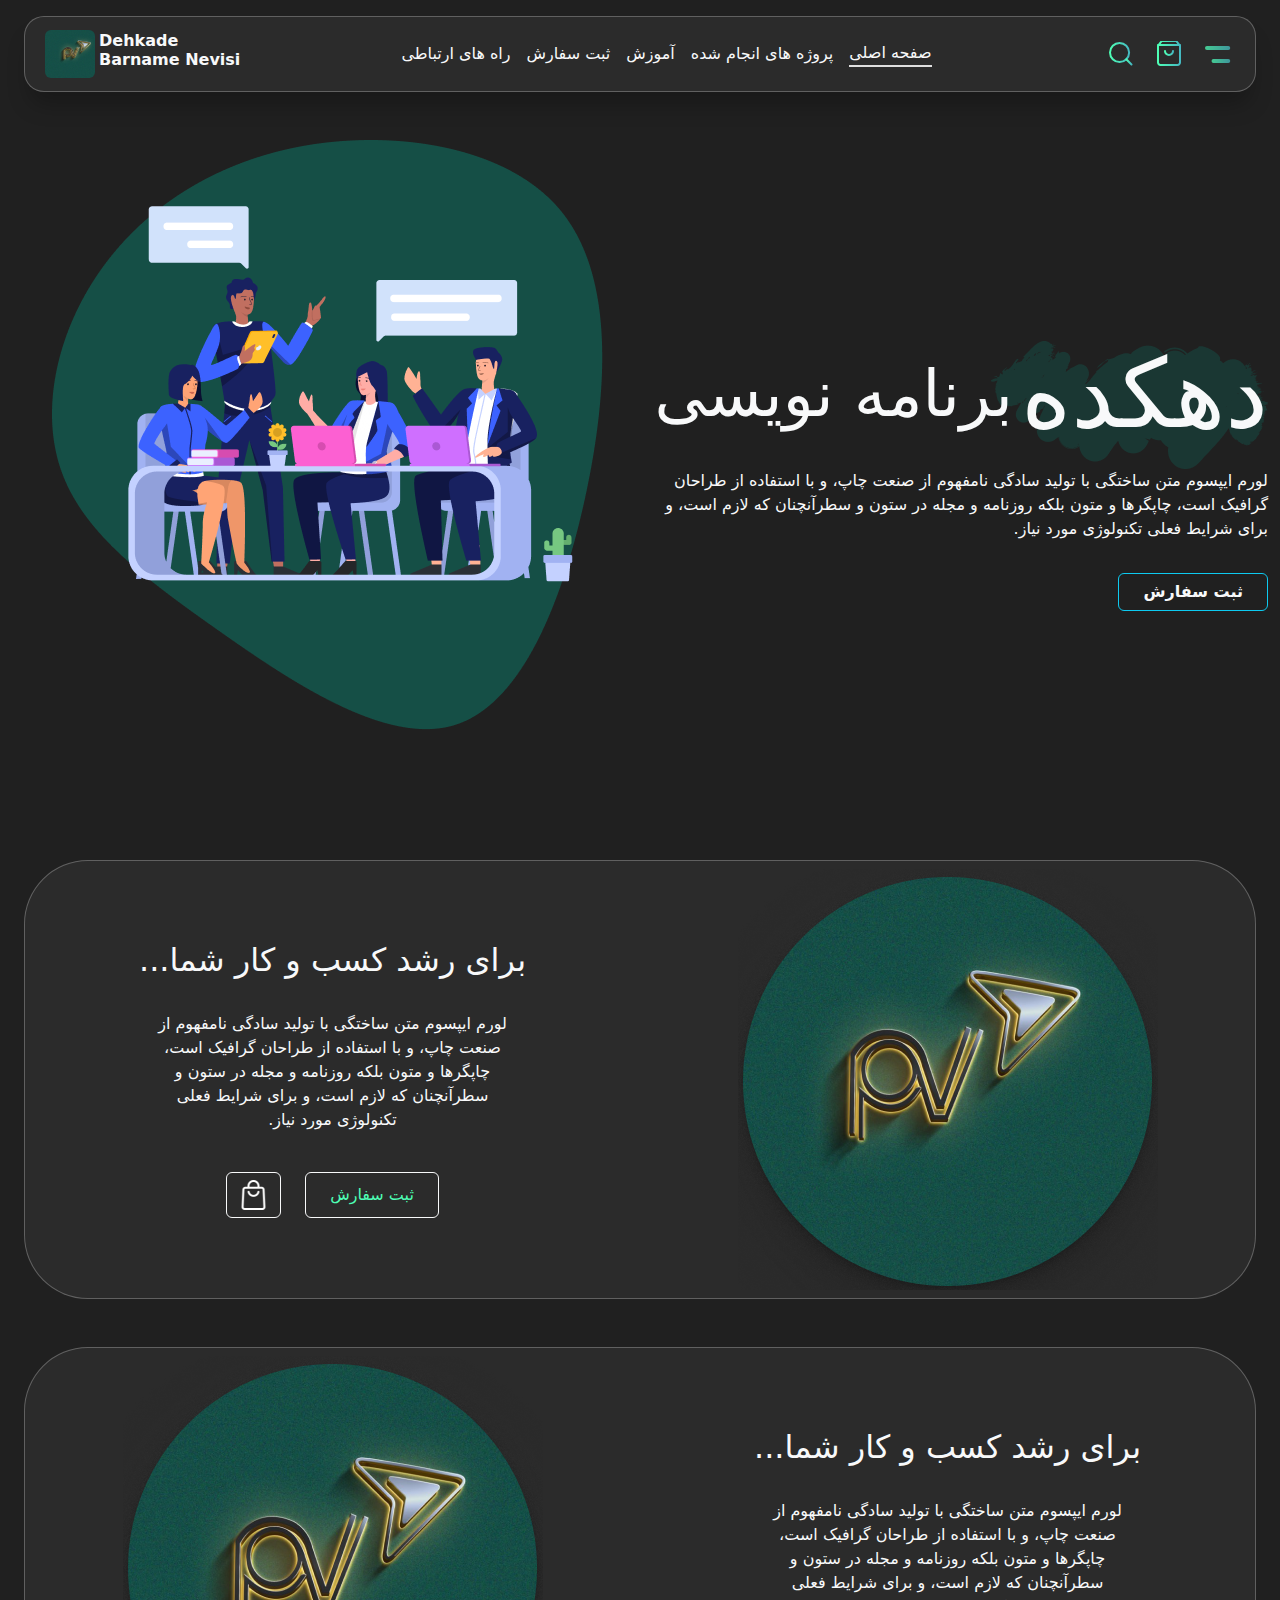
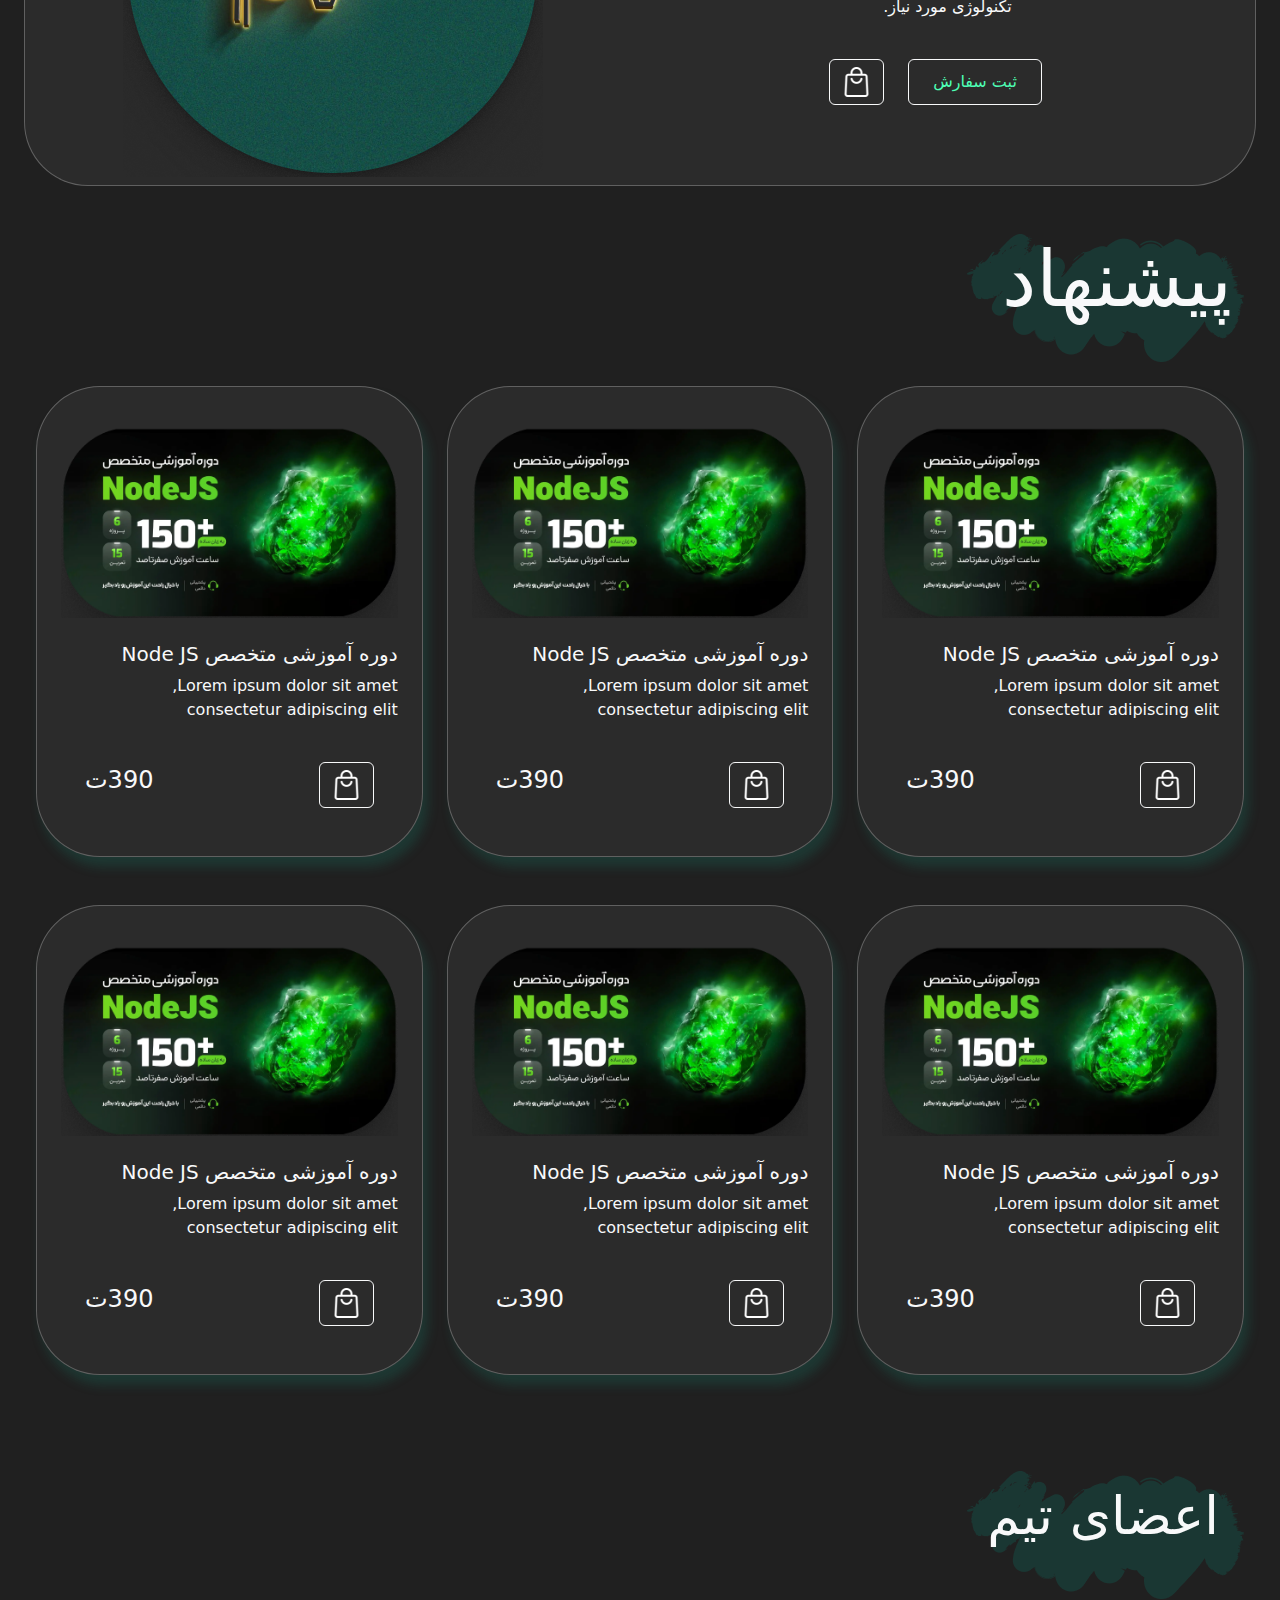
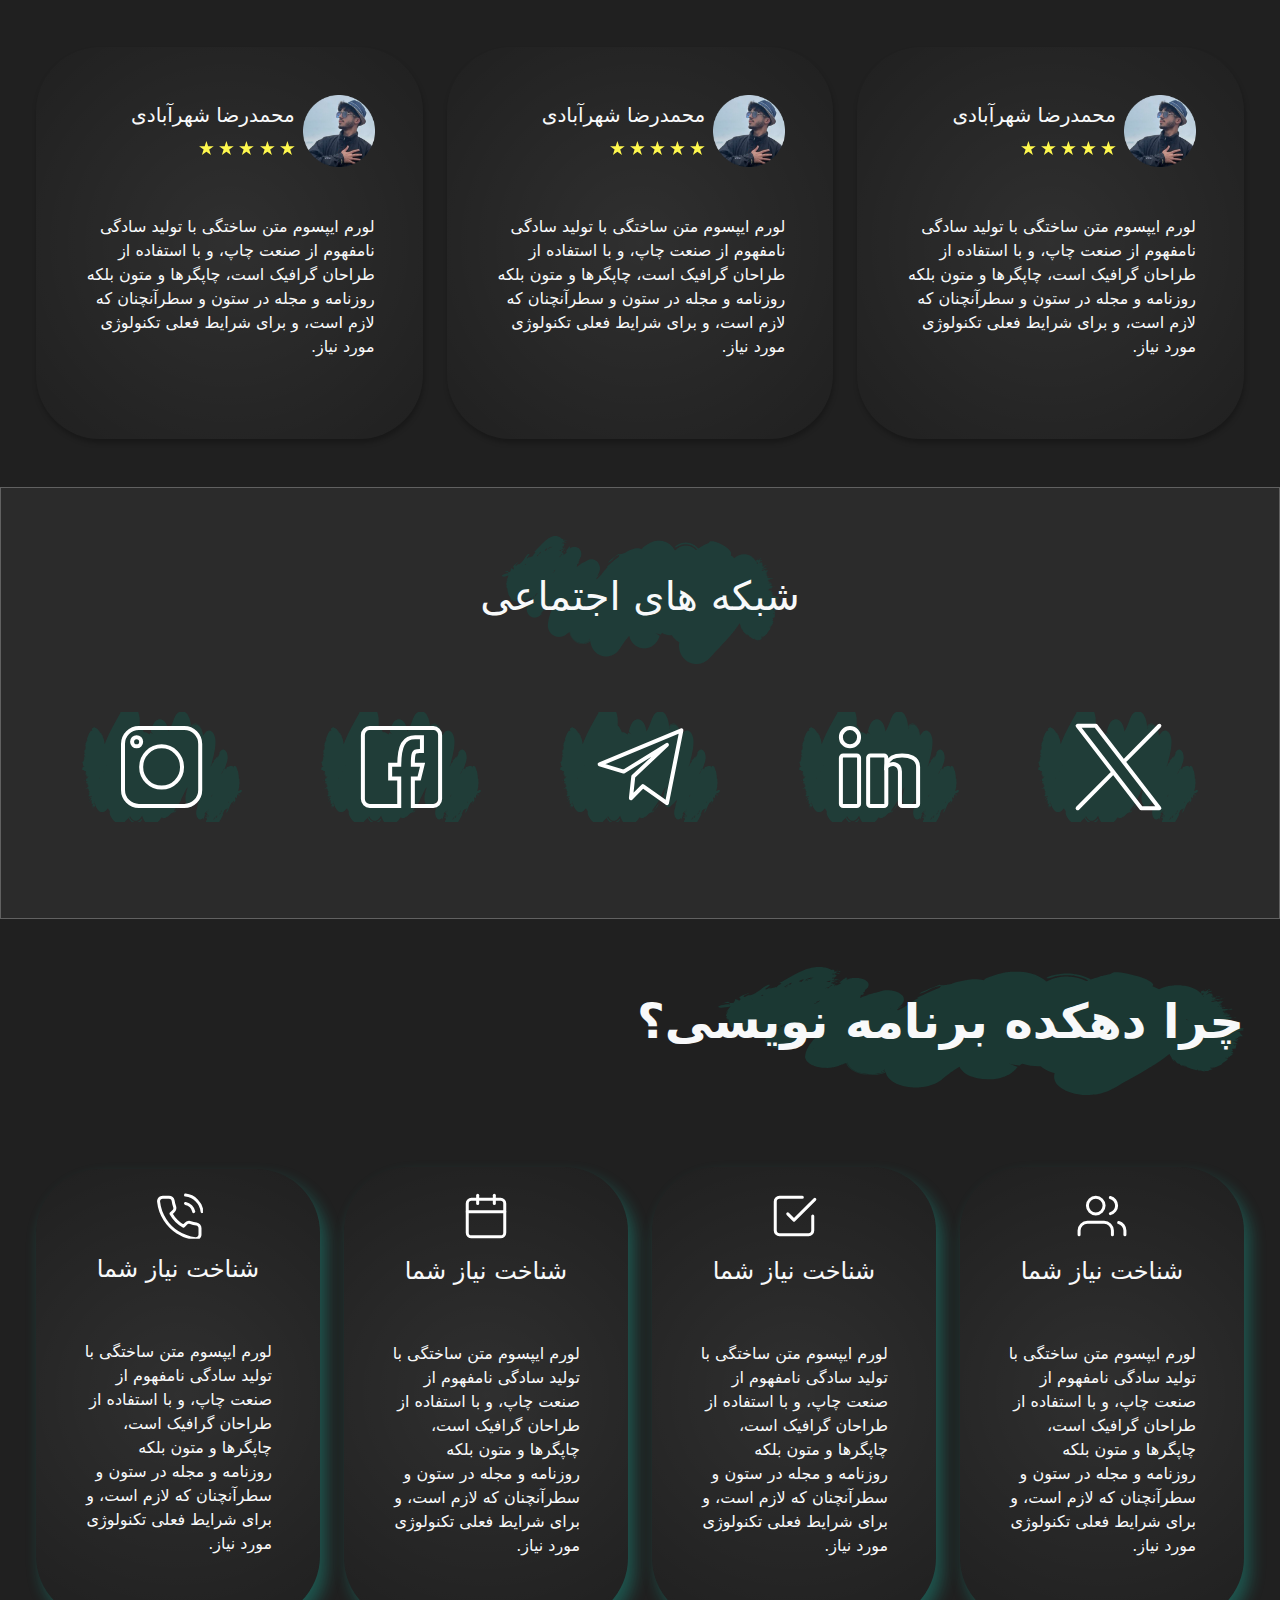
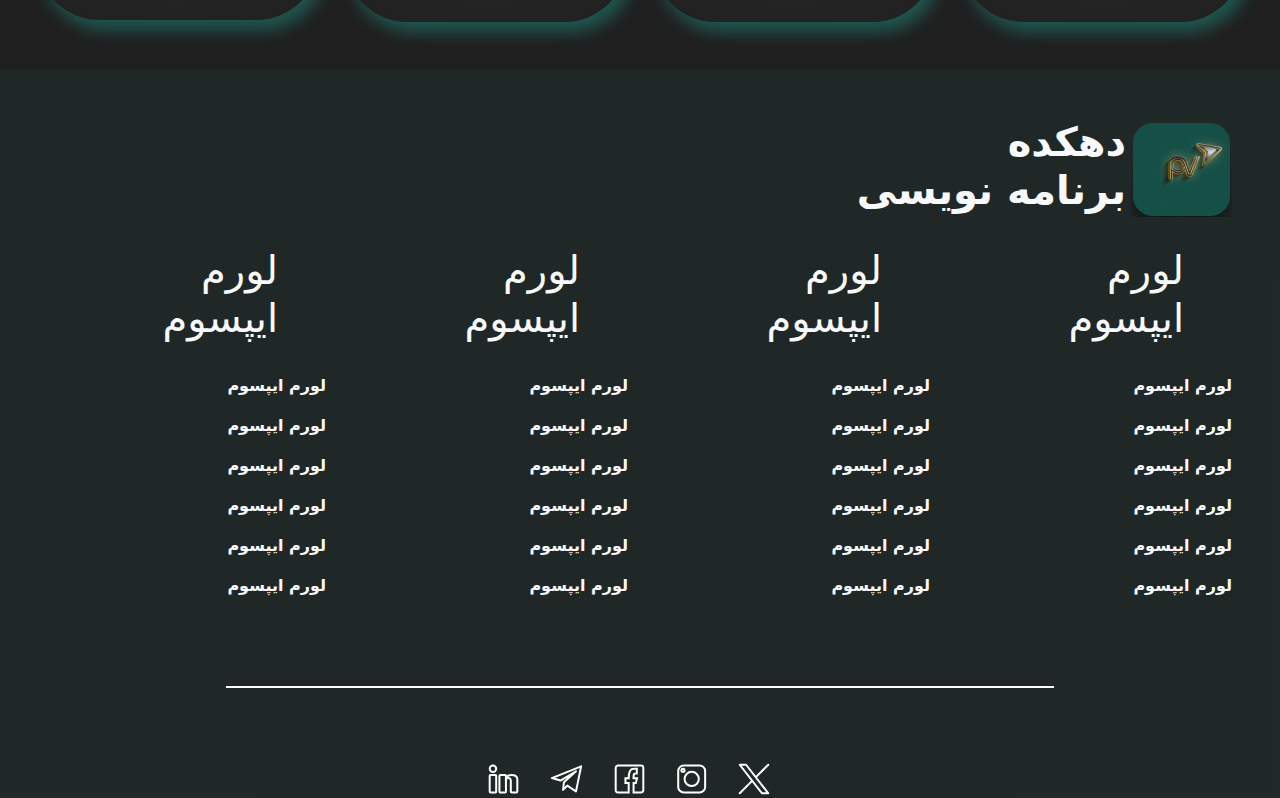
==== index.html @ dba0bc4b "init proje" ====
<!DOCTYPE html>
<html lang="fa">
  <head>
    <meta charset="UTF-8" />
    <meta name="viewport" content="width=device-width, initial-scale=1.0" />
    <title>Dehkade barname nevisi</title>
    <link rel="stylesheet" href="style/bootstrap.min.css" />
    <link rel="stylesheet" href="style/style.css" />
  </head>
  <body>
    <header class="mx-4">
      <div class="container-fluid">
        <div
          class="row d-flex align-items-center justify-content-between p-2 bg-header radius-header mt-3 shadow-header"
        >
          <div class="col-lg-3 col-md-3 col-sm-6 col-6">
            <div class="d-flex align-items-center">
              <img class="img-fluid rounded" src="image/plant 1.png" alt="" />
              <h6 class="fw-bold text-light ms-1">
                Dehkade <br />
                Barname Nevisi
              </h6>
            </div>
          </div>
          <div class="col-lg-9 col-md-9 col-xl-6 mt-3 d-sm-none d-lg-block d-md-block d-xs-none">
            <ul class="d-flex align-items-center justify-content-end">
              <li class="me-3">
                <a class="text-light text-menu" href="">راه های ارتباطی</a>
              </li>
              <li class="me-3">
                <a class="text-light text-menu" href="">ثبت سفارش</a>
              </li>
              <li class="me-3"><a class="text-light text-menu" href="">آموزش</a></li>
              <li class="me-3">
                <a class="text-light text-menu" href="">پروژه های انجام شده</a>
              </li>
              <div>
                <li><a class="text-light text-menu" href="">صفحه اصلی</a></li>
                <div class="in-home"></div>
              </div>
            </ul>
          </div>
          <div class="col-lg-3 col-sm-6 col-6 d-lg-none d-md-none d-xl-block col-xl-3">
            <div class="d-flex align-items-center justify-content-end">
              <div class="me-4 mexs">
                <img src="image/🦆 icon _search_.svg" alt="" />
              </div>
              <div class="me-4 mexs ">
                <img src="image/shopping-bag.svg" alt="" />
              </div>
              <div class="me-1"><img src="image/Group 3.svg" alt="" /></div>
            </div>
          </div>
        </div>
      </div>
    </header>
    <section>
      <div class="container-fluid">
        <div class="row d-flex align-items-center justify-content-center flex-sm-column-reverse flex-lg-row flex-md-row">
          <div class="col-lg-6 col-md-5">
            <div class="mt-5">
              <img class="img-fluid" src="image/blob-shape 1.png" alt="" />
            </div>
          </div>
          <div class="col-lg-6 col-md-7 mt-sm-5 mt-lg-0 mt-md-0">
            <div class="" dir="rtl">
              <div class="position-relative d-flex align-items-center">
                <img class="image-responsive" src="image/Vector.png" alt="" />
                <div class="position-absolute d-flex align-items-center top-10">
                  <h1 class="text-light text-xxl">دهکده</h1>
                  <h1 class="text-light me-2 text-xl">برنامه نویسی</h1>
                </div>
              </div>

              <p class="text-light lh-base fw-medium">
                لورم ایپسوم متن ساختگی با تولید سادگی نامفهوم از صنعت چاپ، و با
                استفاده از طراحان گرافیک است، چاپگرها و متون بلکه روزنامه و مجله
                در ستون و سطرآنچنان که لازم است، و برای شرایط فعلی تکنولوژی مورد
                نیاز.
              </p>
              <button
                class="btn btn-outline-info text-light fw-bolder px-4 mt-3"
              >
                ثبت سفارش
              </button>
            </div>
          </div>
        </div>
      </div>
    </section>
    <main class="mx-4">
      <div class="container-fluid">
        <div
          class="row bg-header d-flex align-items-center radius-x mt-5 mt-lg-0"
        >
          <div class="col-lg-6">
            <div
              class="d-flex align-items-center justify-content-center flex-column"
            >
              <div
                class="d-flex flex-column align-items-center mt-5 mt-lg-0"
              >
                <h2 dir="rtl" class="text-light mt-xs-5">
                  برای رشد کسب و کار شما...
                </h2>
                <p dir="rtl" class="text-center text-light fw-medium p-xx py-4">
                  لورم ایپسوم متن ساختگی با تولید سادگی نامفهوم از صنعت چاپ، و
                  با استفاده از طراحان گرافیک است، چاپگرها و متون بلکه روزنامه و
                  مجله در ستون و سطرآنچنان که لازم است، و برای شرایط فعلی
                  تکنولوژی مورد نیاز.
                </p>
              </div>

              <div class="d-flex">
                <button
                  class="d-flex align-items-center justify-content-center btn btn-outline-light"
                >
                  <img src="image/bag 4.svg" alt="" />
                </button>
                <button
                  class="btn btn-outline-light px-4 gradient-text ms-4 fw-medium"
                >
                  ثبت سفارش
                </button>
              </div>
            </div>
          </div>
          <div class="col-lg-6">
            <div
              class="d-flex align-items-center justify-content-center py-2 py-md-3 py-sm-3 py-lg-2"
            >
              <img
                class="img-fluid"
                src="image/Rose Gold Feminine Calligraphy Monogram Logo(20) 2.png"
                alt=""
              />
            </div>
          </div>
        </div>
        <div
          class="row bg-header d-flex flex-row-reverse align-items-center radius-x mt-5"
        >
          <div class="col-lg-6">
            <div
              class="d-flex align-items-center justify-content-center flex-column"
            >
              <div
                class="d-flex flex-column align-items-center mt-5 mt-lg-0"
              >
                <h2 dir="rtl" class="text-light">برای رشد کسب و کار شما...</h2>
                <p dir="rtl" class="text-center text-light fw-medium p-xx py-4">
                  لورم ایپسوم متن ساختگی با تولید سادگی نامفهوم از صنعت چاپ، و
                  با استفاده از طراحان گرافیک است، چاپگرها و متون بلکه روزنامه و
                  مجله در ستون و سطرآنچنان که لازم است، و برای شرایط فعلی
                  تکنولوژی مورد نیاز.
                </p>
              </div>

              <div class="d-flex">
                <button
                  class="d-flex align-items-center justify-content-center btn btn-outline-light"
                >
                  <img src="image/bag 4.svg" alt="" />
                </button>
                <button
                  class="btn btn-outline-light px-4 gradient-text mx-4 fw-medium"
                >
                  ثبت سفارش
                </button>
              </div>
            </div>
          </div>
          <div class="col-lg-6">
            <div
              class="d-flex align-items-center justify-content-center py-2 py-md-3 py-sm-3 py-lg-2"
            >
              <img
                class="img-fluid"
                src="image/Rose Gold Feminine Calligraphy Monogram Logo(20) 2.png"
                alt=""
              />
            </div>
          </div>
        </div>
      </div>
    </main>
    <section class="mx-4" dir="rtl">
      <div class="container-fluid">
        <div class="position-relative mt-5">
          <img class="img-fluid" src="image/Vector.png" alt="" />
          <div class="position-absolute positoin-1">
            <h1 class="text-light text-x">پیشنهاد</h1>
          </div>
        </div>
        <div class="row mt-4 d-flex align-items-center justify-content-center">
          <div class="col-lg-4 col-md-6 col-sm-6 mt-5 mt-lg-0 ">
            <div
              class="d-flex flex-column bg-header box-boxshadow p-4 radius-x"
            >
              <img
                class="img-fluid mt-3"
                src="image/Rose Gold Feminine Calligraphy Monogram Logo(15) 2.png"
                alt=""
              />
              <h5 class="text-light fw-medium mt-4">
                دوره آموزشی متخصص Node JS
              </h5>
              <p class="text-light">
                Lorem ipsum dolor sit amet,<br />
                consectetur adipiscing elit
              </p>
              <div
                class="d-flex align-items-center justify-content-between my-4 px-4"
              >
                <button
                  class="btn btn-outline-light d-flex align-items-center justify-content-center rounded"
                >
                  <img src="image/bag 4.svg" alt="" />
                </button>
                <h4 class="text-light">390ت</h4>
              </div>
            </div>
          </div>

          <div class="col-lg-4 col-md-6 col-sm-6 mt-5 mt-lg-0">
            <div
              class="d-flex flex-column bg-header box-boxshadow p-4 radius-x"
            >
              <img
                class="img-fluid mt-3"
                src="image/Rose Gold Feminine Calligraphy Monogram Logo(15) 2.png"
                alt=""
              />
              <h5 class="text-light fw-medium mt-4">
                دوره آموزشی متخصص Node JS
              </h5>
              <p class="text-light">
                Lorem ipsum dolor sit amet,<br />
                consectetur adipiscing elit
              </p>
              <div
                class="d-flex align-items-center justify-content-between my-4 px-4"
              >
                <button
                  class="btn btn-outline-light d-flex align-items-center justify-content-center rounded"
                >
                  <img src="image/bag 4.svg" alt="" />
                </button>
                <h4 class="text-light">390ت</h4>
              </div>
            </div>
          </div>
          <div class="col-lg-4 col-md-12 d-sm-none d-md-none d-lg-block mt-5 mt-lg-0">
            <div
              class="d-flex flex-column bg-header box-boxshadow p-4 radius-x"
            >
              <img
                class="img-fluid mt-3"
                src="image/Rose Gold Feminine Calligraphy Monogram Logo(15) 2.png"
                alt=""
              />
              <h5 class="text-light fw-medium mt-4">
                دوره آموزشی متخصص Node JS
              </h5>
              <p class="text-light">
                Lorem ipsum dolor sit amet,<br />
                consectetur adipiscing elit
              </p>
              <div
                class="d-flex align-items-center justify-content-between my-4 px-4"
              >
                <button
                  class="btn btn-outline-light d-flex align-items-center justify-content-center rounded"
                >
                  <img src="image/bag 4.svg" alt="" />
                </button>
                <h4 class="text-light">390ت</h4>
              </div>
            </div>
          </div>
        </div>
        <div class="row mt-5 d-flex align-items-center justify-content-center">
          <div class="col-lg-4 col-md-6 col-sm-6 mt-5  mt-lg-0">
            <div
              class="d-flex flex-column bg-header box-boxshadow p-4 radius-x"
            >
              <img
                class="img-fluid mt-3"
                src="image/Rose Gold Feminine Calligraphy Monogram Logo(15) 2.png"
                alt=""
              />
              <h5 class="text-light fw-medium mt-4">
                دوره آموزشی متخصص Node JS
              </h5>
              <p class="text-light">
                Lorem ipsum dolor sit amet,<br />
                consectetur adipiscing elit
              </p>
              <div
                class="d-flex align-items-center justify-content-between my-4 px-4"
              >
                <button
                  class="btn btn-outline-light d-flex align-items-center justify-content-center rounded"
                >
                  <img src="image/bag 4.svg" alt="" />
                </button>
                <h4 class="text-light">390ت</h4>
              </div>
            </div>
          </div>

          <div class="col-lg-4 col-md-6 col-sm-6 mt-5 mt-lg-0">
            <div
              class="d-flex flex-column bg-header box-boxshadow p-4 radius-x"
            >
              <img
                class="img-fluid mt-3"
                src="image/Rose Gold Feminine Calligraphy Monogram Logo(15) 2.png"
                alt=""
              />
              <h5 class="text-light fw-medium mt-4">
                دوره آموزشی متخصص Node JS
              </h5>
              <p class="text-light">
                Lorem ipsum dolor sit amet,<br />
                consectetur adipiscing elit
              </p>
              <div
                class="d-flex align-items-center justify-content-between my-4 px-4"
              >
                <button
                  class="btn btn-outline-light d-flex align-items-center justify-content-center rounded"
                >
                  <img src="image/bag 4.svg" alt="" />
                </button>
                <h4 class="text-light">390ت</h4>
              </div>
            </div>
          </div>
          <div class="col-lg-4 col-md-12 d-sm-none d-md-none d-lg-block mt-5 mt-lg-0">
            <div
              class="d-flex flex-column bg-header box-boxshadow p-4 radius-x"
            >
              <img
                class="img-fluid mt-3"
                src="image/Rose Gold Feminine Calligraphy Monogram Logo(15) 2.png"
                alt=""
              />
              <h5 class="text-light fw-medium mt-4">
                دوره آموزشی متخصص Node JS
              </h5>
              <p class="text-light">
                Lorem ipsum dolor sit amet,<br />
                consectetur adipiscing elit
              </p>
              <div
                class="d-flex align-items-center justify-content-between my-4 px-4"
              >
                <button
                  class="btn btn-outline-light d-flex align-items-center justify-content-center rounded"
                >
                  <img src="image/bag 4.svg" alt="" />
                </button>
                <h4 class="text-light">390ت</h4>
              </div>
            </div>
          </div>
        </div>
      </div>
    </section>
    <section dir="rtl" class="mx-4">
      <div class="container-fluid">
        <div class="row mt-5 d-flex align-items-center justify-content-center">
          <div class="position-relative mt-5">
            <img class="img-fluid" src="image/Vector.png" alt="" />
            <div class="position-absolute positoin-p">
              <h1 class="text-light text-sm">اعضای تیم</h1>
            </div>
          </div>
          <div class="col-lg-4 col-md-6 mt-5">
            <div class="d-flex flex-column p-5 bg-box radius-x bx-border">
              <div class="d-flex align-items-center">
                <div class="we">
                  <img class="img-fluid" src="image/11zon_cropped.png" alt="" />
                </div>
                <div class="me-2">
                  <h5 class="text-light mb-2">محمدرضا شهرآبادی</h5>
                  <img src="image/Star 4.svg" alt="" />
                  <img src="image/Star 4.svg" alt="" />
                  <img src="image/Star 4.svg" alt="" />
                  <img src="image/Star 4.svg" alt="" />
                  <img src="image/Star 4.svg" alt="" />
                </div>
              </div>

              <div class="text-light py-4 mt-4">
                <h6 class="lh-base">
                  لورم ایپسوم متن ساختگی با تولید سادگی نامفهوم از صنعت چاپ، و
                  با استفاده از طراحان گرافیک است، چاپگرها و متون بلکه روزنامه و
                  مجله در ستون و سطرآنچنان که لازم است، و برای شرایط فعلی
                  تکنولوژی مورد نیاز.
                </h6>
              </div>
            </div>
          </div>
          <div class="col-lg-4 col-md-6 mt-5">
            <div class="d-flex flex-column p-5 bg-box radius-x bx-border">
              <div class="d-flex align-items-center">
                <div class="we">
                  <img class="img-fluid" src="image/11zon_cropped.png" alt="" />
                </div>
                <div class="me-2">
                  <h5 class="text-light mb-2">محمدرضا شهرآبادی</h5>
                  <img src="image/Star 4.svg" alt="" />
                  <img src="image/Star 4.svg" alt="" />
                  <img src="image/Star 4.svg" alt="" />
                  <img src="image/Star 4.svg" alt="" />
                  <img src="image/Star 4.svg" alt="" />
                </div>
              </div>

              <div class="text-light py-4 mt-4">
                <h6 class="lh-base">
                  لورم ایپسوم متن ساختگی با تولید سادگی نامفهوم از صنعت چاپ، و
                  با استفاده از طراحان گرافیک است، چاپگرها و متون بلکه روزنامه و
                  مجله در ستون و سطرآنچنان که لازم است، و برای شرایط فعلی
                  تکنولوژی مورد نیاز.
                </h6>
              </div>
            </div>
          </div>
          <div class="col-lg-4 col-md-12 mt-5">
            <div class="d-flex flex-column p-5 bg-box radius-x bx-border">
              <div class="d-flex align-items-center">
                <div class="we">
                  <img class="img-fluid" src="image/11zon_cropped.png" alt="" />
                </div>
                <div class="me-2">
                  <h5 class="text-light mb-2">محمدرضا شهرآبادی</h5>
                  <img src="image/Star 4.svg" alt="" />
                  <img src="image/Star 4.svg" alt="" />
                  <img src="image/Star 4.svg" alt="" />
                  <img src="image/Star 4.svg" alt="" />
                  <img src="image/Star 4.svg" alt="" />
                </div>
              </div>

              <div class="text-light py-4 mt-4">
                <h6 class="lh-base">
                  لورم ایپسوم متن ساختگی با تولید سادگی نامفهوم از صنعت چاپ، و
                  با استفاده از طراحان گرافیک است، چاپگرها و متون بلکه روزنامه و
                  مجله در ستون و سطرآنچنان که لازم است، و برای شرایط فعلی
                  تکنولوژی مورد نیاز.
                </h6>
              </div>
            </div>
          </div>
        </div>
      </div>
    </section>
    <section class="bg-header mt-5">
      <div class="container">
        <div
          class="position-relative mt-5 d-flex align-items-center justify-content-center"
        >
          <img class="img-fluid" src="image/Vector.png" alt="" />
          <div class="position-absolute">
            <h1 class="text-center text-light">شبکه های اجتماعی</h1>
          </div>
        </div>
        <div class="row py-5 mb-5">
          <div class="d-flex align-items-center justify-content-between">
            <div
              class="social-box d-flex align-items-center justify-content-center"
            >
              <img class="img-fluid" src="image/svgexport-49.svg" alt="" />
            </div>
            <div
              class="social-box d-flex align-items-center justify-content-center"
            >
              <img class="img-fluid" src="image/svgexport-47.svg" alt="" />
            </div>
            <div
              class="social-box d-flex align-items-center justify-content-center"
            >
              <img class="img-fluid" src="image/svgexport-50.svg" alt="" />
            </div>
            <div
              class="social-box d-flex align-items-center justify-content-center"
            >
              <img class="img-fluid" src="image/svgexport-51.svg" alt="" />
            </div>
            <div
              class="social-box d-flex align-items-center justify-content-center"
            >
              <img class="img-fluid" src="image/svgexport-48.svg" alt="" />
            </div>
          </div>
        </div>
      </div>
    </section>
    <section dir="rtl" class="mx-4">
      <div class="container-fluid">
        <div class="row text-light d-flex align-items-center">
          <div class="position-relative mt-5">
            <img class="img-fluid" src="image/Vector2.svg" alt="" />
            <div class="position-absolute top-28">
              <h1 class="fw-bolder">چرا دهکده برنامه نویسی؟</h1>
            </div>
          </div>
          <div class="col-lg-3 col-md-6 col-sm-6 mt-5 mt-xs">
            <div
              class="d-flex align-items-center justify-content-center flex-column radius-x bg-radial mt-4 bg-sh"
            >
              <img class="img-fluid mt-4" src="image/users.svg" alt="" />
              <h4 class="mt-3">شناخت نیاز شما</h4>
              <p class="p-5 p-sm-3 p-md-5">
                لورم ایپسوم متن ساختگی با تولید سادگی نامفهوم از صنعت چاپ، و با
                استفاده از طراحان گرافیک است، چاپگرها و متون بلکه روزنامه و مجله
                در ستون و سطرآنچنان که لازم است، و برای شرایط فعلی تکنولوژی مورد
                نیاز.
              </p>
            </div>
          </div>
          <div class="col-lg-3 col-md-6 col-sm-6 mt-5">
            <div
              class="d-flex align-items-center justify-content-center flex-column mt-4 radius-x bg-radial bg-sh"
            >
              <img class="img-fluid mt-4" src="image/check-square.svg" alt="" />
              <h4 class="mt-3">شناخت نیاز شما</h4>
              <p class="p-5 p-sm-3 p-md-5">
                لورم ایپسوم متن ساختگی با تولید سادگی نامفهوم از صنعت چاپ، و با
                استفاده از طراحان گرافیک است، چاپگرها و متون بلکه روزنامه و مجله
                در ستون و سطرآنچنان که لازم است، و برای شرایط فعلی تکنولوژی مورد
                نیاز.
              </p>
            </div>
          </div>
          <div class="col-lg-3 col-md-6 col-sm-6 mt-5">
            <div
              class="d-flex align-items-center justify-content-center flex-column mt-4 radius-x bg-radial bg-sh"
            >
              <img class="img-fluid mt-4" src="image/calendar.svg" alt="" />
              <h4 class="mt-3">شناخت نیاز شما</h4>
              <p class="p-5 p-sm-3 p-md-5">
                لورم ایپسوم متن ساختگی با تولید سادگی نامفهوم از صنعت چاپ، و با
                استفاده از طراحان گرافیک است، چاپگرها و متون بلکه روزنامه و مجله
                در ستون و سطرآنچنان که لازم است، و برای شرایط فعلی تکنولوژی مورد
                نیاز.
              </p>
            </div>
          </div>
          <div class="col-lg-3 col-md-6 col-sm-6 mt-5">
            <div
              class="d-flex align-items-center justify-content-center flex-column mt-4 radius-x bg-radial bg-sh"
            >
              <img class="img-fluid mt-4" src="image/phone-call.svg" alt="" />
              <h4 class="mt-3">شناخت نیاز شما</h4>
              <p class="p-5 p-sm-3 p-md-5">
                لورم ایپسوم متن ساختگی با تولید سادگی نامفهوم از صنعت چاپ، و با
                استفاده از طراحان گرافیک است، چاپگرها و متون بلکه روزنامه و مجله
                در ستون و سطرآنچنان که لازم است، و برای شرایط فعلی تکنولوژی مورد
                نیاز.
              </p>
            </div>
          </div>
        </div>
      </div>
    </section>
    <footer class="text-light mt-5 bg-footer" dir="rtl">
      <div class="container-fluid">
        <div class="row d-flex align-items-center justify-content-center mt-5 mx-4">
          <div class="d-flex align-items-center mt-5">
            <div>
              <img class="img-fluid" src="image/plant 2.png" alt="" />
            </div>
            <div>
              <h1 class="fw-bolder me-1 text-footer">
                دهکده<br />
                برنامه نویسی
              </h1>
            </div>
          </div>
          <div class="col-lg-3 col-md-6 col-sm-6">
            <div class="d-flex flex-column">
              <h1 class="py-4 px-5">لورم ایپسوم</h1>
              <p class="fw-bolder">لورم ایپسوم</p>
              <p class="fw-bolder">لورم ایپسوم</p>
              <p class="fw-bolder">لورم ایپسوم</p>
              <p class="fw-bolder">لورم ایپسوم</p>
              <p class="fw-bolder">لورم ایپسوم</p>
              <p class="fw-bolder">لورم ایپسوم</p>
            </div>
          </div>
          <div class="col-lg-3 col-md-6 col-sm-6">
            <div class="d-flex flex-column">
              <h1 class="py-4 px-5">لورم ایپسوم</h1>
              <p class="fw-bolder">لورم ایپسوم</p>
              <p class="fw-bolder">لورم ایپسوم</p>
              <p class="fw-bolder">لورم ایپسوم</p>
              <p class="fw-bolder">لورم ایپسوم</p>
              <p class="fw-bolder">لورم ایپسوم</p>
              <p class="fw-bolder">لورم ایپسوم</p>
            </div>
          </div>
          <div class="col-lg-3 col-md-6 col-sm-6">
            <div class="d-flex flex-column">
              <h1 class="py-4 px-5">لورم ایپسوم</h1>
              <p class="fw-bolder">لورم ایپسوم</p>
              <p class="fw-bolder">لورم ایپسوم</p>
              <p class="fw-bolder">لورم ایپسوم</p>
              <p class="fw-bolder">لورم ایپسوم</p>
              <p class="fw-bolder">لورم ایپسوم</p>
              <p class="fw-bolder">لورم ایپسوم</p>
            </div>
          </div>
          <div class="col-lg-3 col-md-6 col-sm-6">
            <div class="d-flex flex-column">
              <h1 class="py-4 px-5">لورم ایپسوم</h1>
              <p class="fw-bolder">لورم ایپسوم</p>
              <p class="fw-bolder">لورم ایپسوم</p>
              <p class="fw-bolder">لورم ایپسوم</p>
              <p class="fw-bolder">لورم ایپسوم</p>
              <p class="fw-bolder">لورم ایپسوم</p>
              <p class="fw-bolder">لورم ایپسوم</p>
            </div>
          </div>
          <div
          class="d-flex align-items-center justify-content-center py-5 my-4"
        >
          <div class="line-footer text-center"></div>
        </div>
        <div class="d-flex align-items-center justify-content-center">
          <div class="me-4">
            <img class="img-fluid" src="image/1.svg" alt="" />
          </div>
          <div class="me-4">
            <img class="img-fluid" src="image/2.svg" alt="" />
          </div>
          <div class="me-4">
            <img class="img-fluid" src="image/3.svg" alt="" />
          </div>
          <div class="me-4">
            <img class="img-fluid" src="image/4.svg" alt="" />
          </div>
          <div class="me-4">
            <img class="img-fluid" src="image/5.svg" alt="" />
          </div>
        </div>
        </div>
      </div>
    </footer>

    <!-- link js -->
    <script src="script/script.js"></script>
  </body>
</html>
---- style/style.css ----
li {
  list-style: none;
}
a {
  text-decoration: none;
}
* {
  margin: 0;
  padding: 0;
}
body {
  background-color: #202020;
}
.bg-header {
  background-color: rgba(255, 255, 255, 5%);
  border: 0.5px solid #ffffff41;
}
.gradient-text {
  color: rgb(78, 255, 181);
  color: linear-gradient(
    90deg,
    rgba(78, 255, 181, 1) 0%,
    rgba(69, 186, 194, 1) 100%
  );
}
.text-xxl {
  font-size: 6rem;
}
.text-xl {
  font-size: 4rem;
}
.top-10 {
  top: -10%;
  bottom: 0;
  right: 0;
}
.positoin-1 {
  top: 0;
  right: 1%;
}
.p-xx {
  padding: 0 7rem;
}
.radius-x {
  border-radius: 4rem;
}
.text-x {
  font-size: 77px;
}
.positoin-p {
  top: 10% !important;
  right: 3%;
}
.box-boxshadow {
  box-shadow: 5px 10px 11px 0px rgba(22, 126, 107, 25%);
}
.text-sm {
  font-size: 3.3rem;
}
.we {
  width: 4.5rem;
}
.bx-border {
  box-shadow: 1px 4px 5px 0px rgba(0, 0, 0, 25%);
}
.social-box {
  width: 10rem;
  background-image: url(../image/Vector.svg);
  background-repeat: no-repeat;
  background-size: cover;
  background-position: center;
}
.top-28 {
  top: 20%;
}
.top-28 h1 {
  font-size: 3rem;
}
.bg-radial {
  background: rgb(255, 255, 255);
  background: radial-gradient(
    circle,
    rgba(255, 255, 255, 7%) 0%,
    rgba(217, 217, 217, 0%) 100%
  );
}
.bg-sh {
  box-shadow: 6px 10px 16px 0px rgba(23, 252, 224, 25%);
}
.bg-footer {
  background-color: rgba(32, 61, 56, 30%);
}
.text-footer {
  font-size: 2.5rem;
}
.line-footer {
  border: 1px solid #ffffff;
  width: 70%;
}
.shadow-header {
  box-shadow: 0px 18px 22px -6px rgba(0, 0, 0, 25%);
}
.radius-header {
  border-radius: 20px;
}
.in-home {
  border: 0.2px solid rgba(255, 255, 255, 85%);
}

.bg-box {
  background: rgb(255, 255, 255);
  background: radial-gradient(
    circle,
    rgba(255, 255, 255, 7%) 0%,
    rgba(217, 217, 217, 0%) 100%
  );
}
/* responsive */
@media only screen and (max-width: 992px) {
    .p-xx{
      padding:  0 5rem;
    }
}
@media only screen and (max-width: 821px) {
  .text-menu{
    font-size: 14px;
  }
}
@media only screen and (max-width: 768px) {
  .p-xx{
    padding:  0 4rem;
  }
}
@media only screen and (max-width: 576px) {
  .p-xx{
    padding:  0 1rem;
  }
  .mt-xs{
    padding-top: 4rem;
  }
  .image-responsive{
    width: 15rem;
  }
  .text-xxl{
    font-size: 5rem;
  }
  .text-xl{
    font-size: 3rem;
  }
  .d-xs-none{
    display: none;
  }
}
@media only screen and (max-width: 387px) {
  .image-responsive{
    width: 11rem;
  }
  .text-xxl{
    font-size: 4rem;
  }
  .text-xl{
    font-size: 2rem;
  }
  .mexs{
    margin-right: 0.8rem !important;
  }
}
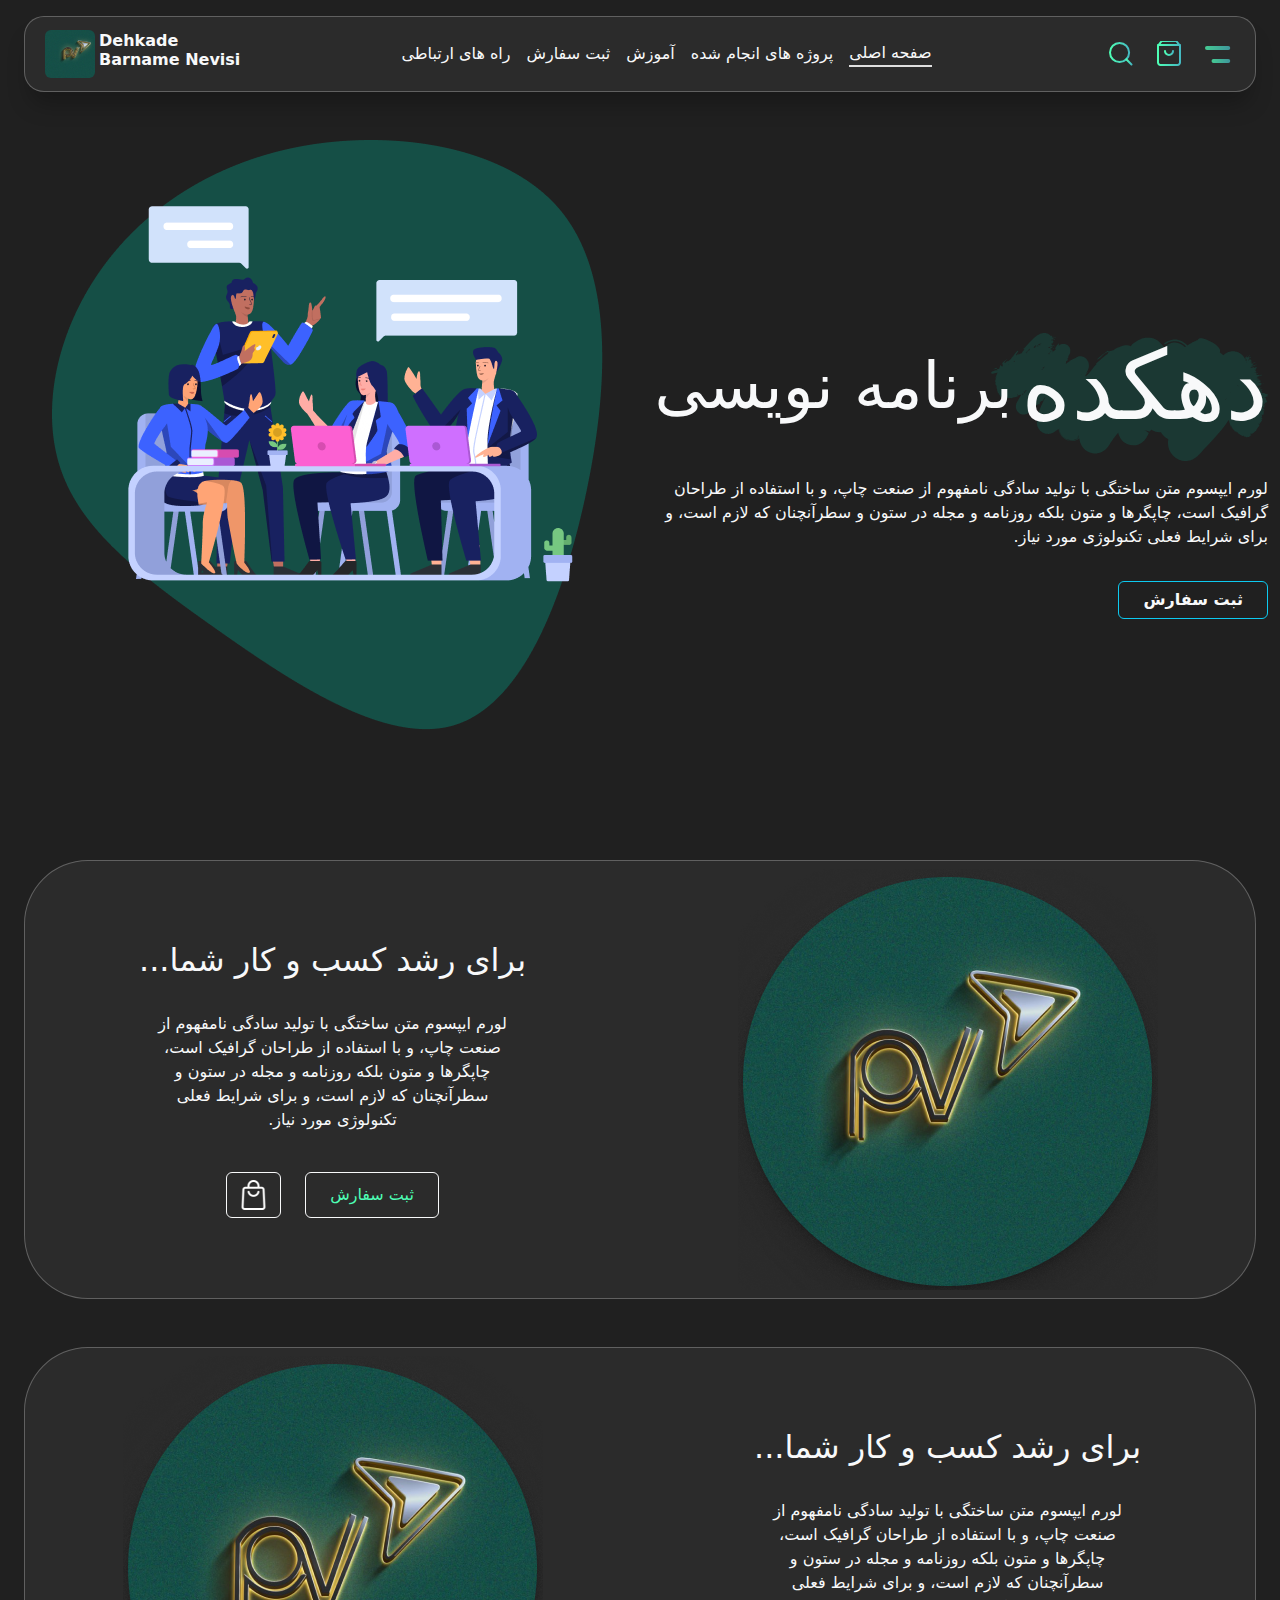
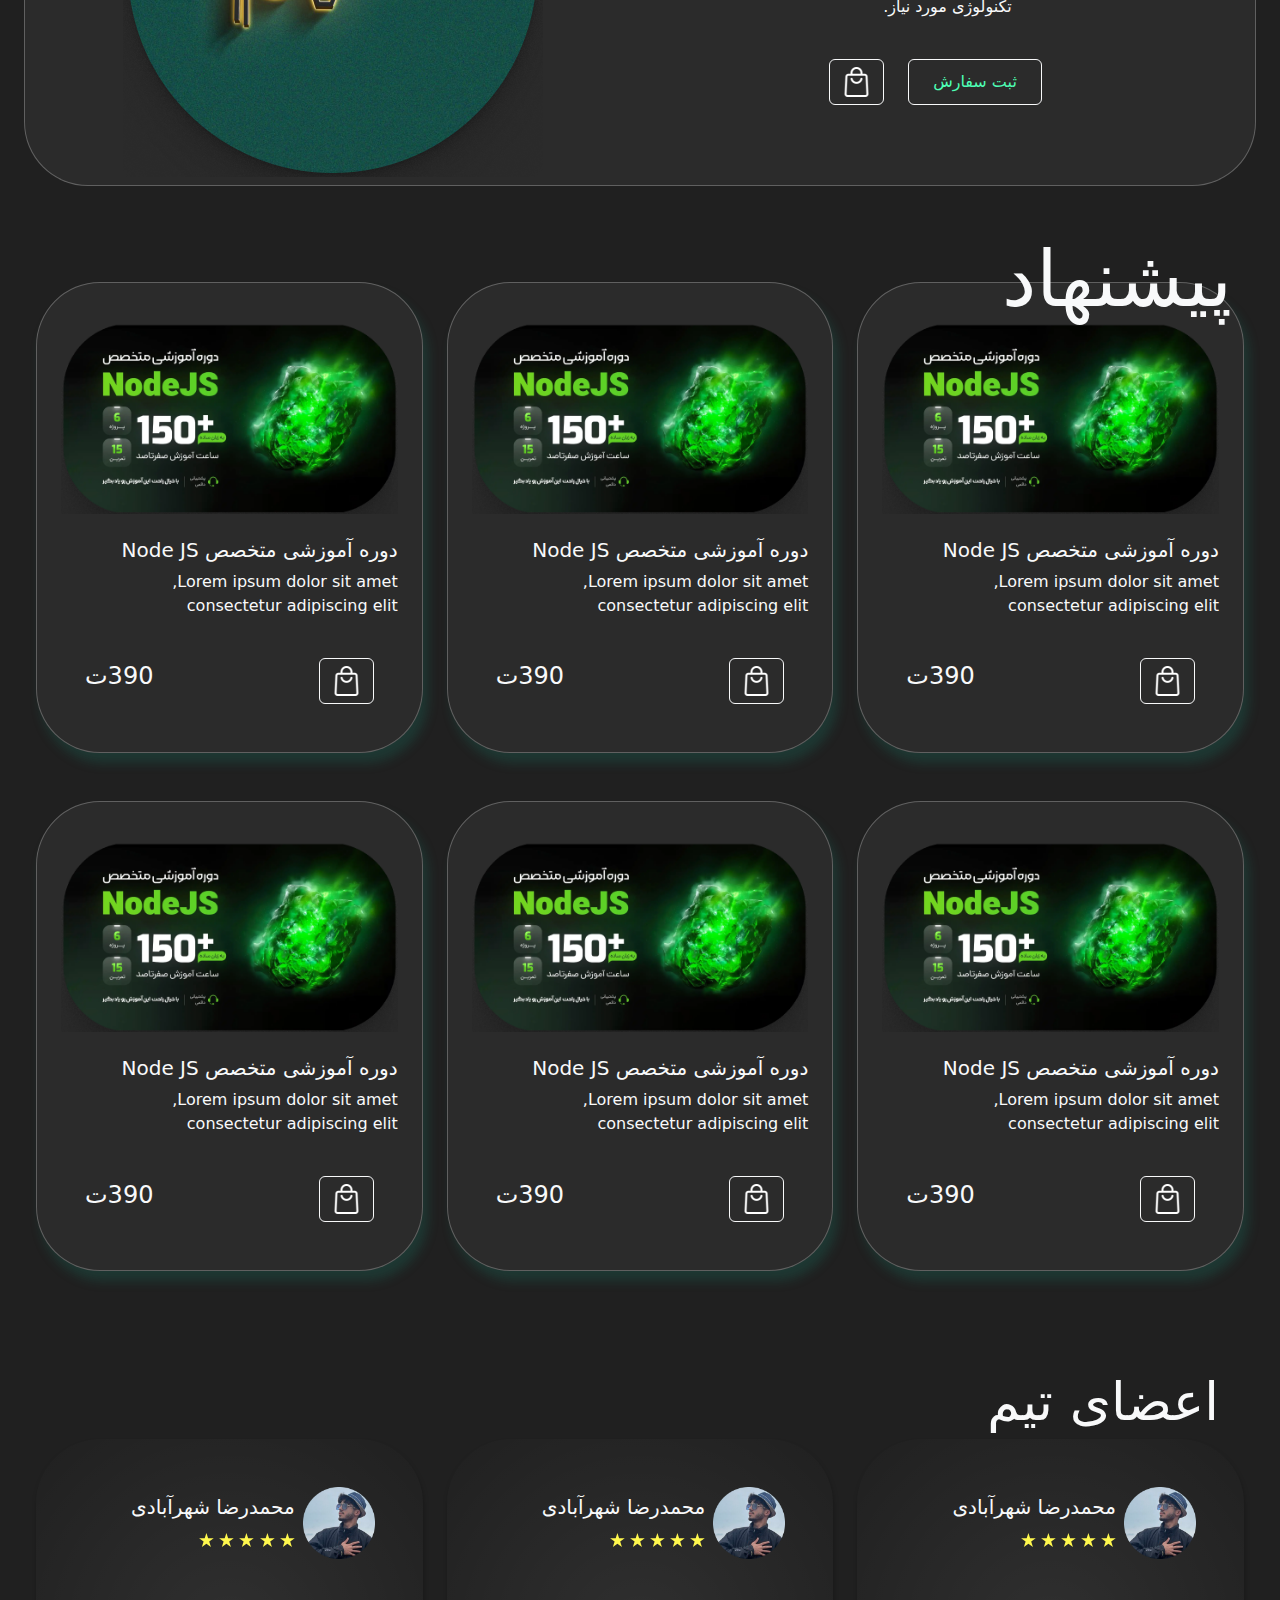
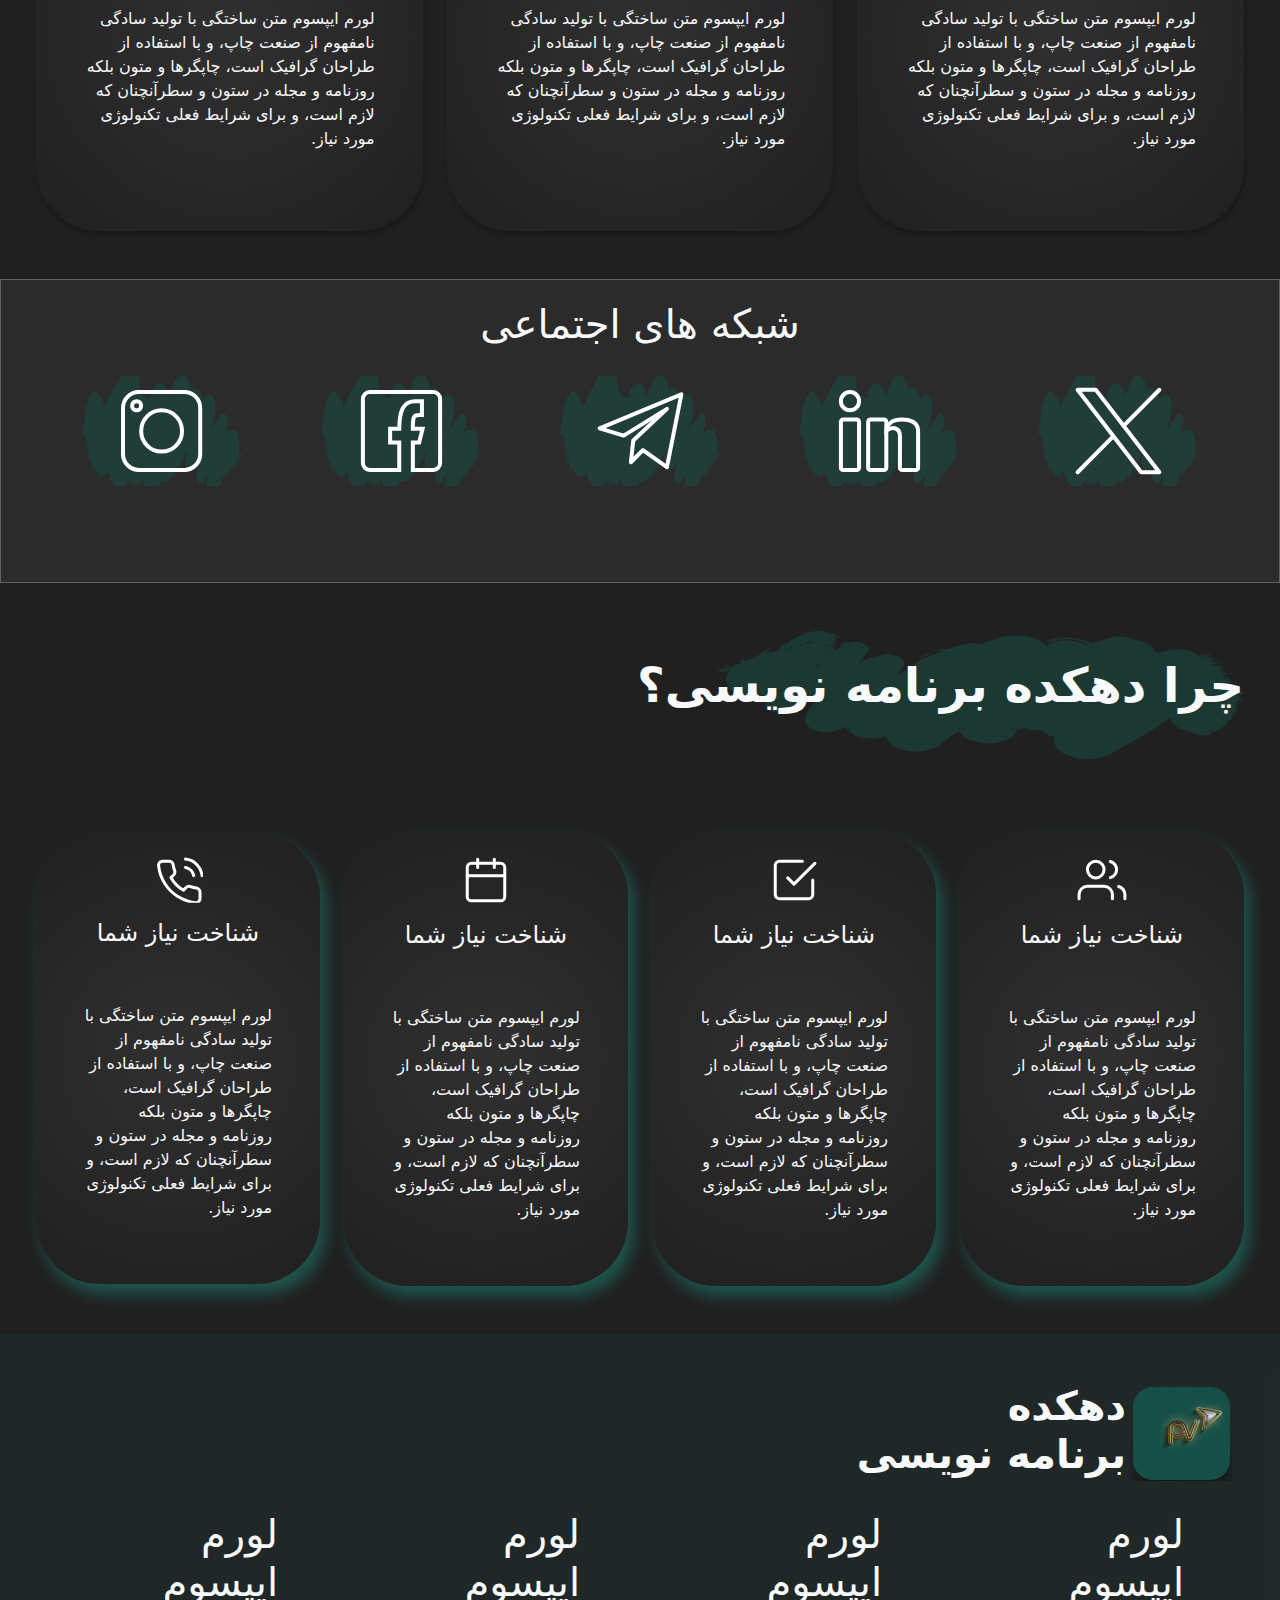
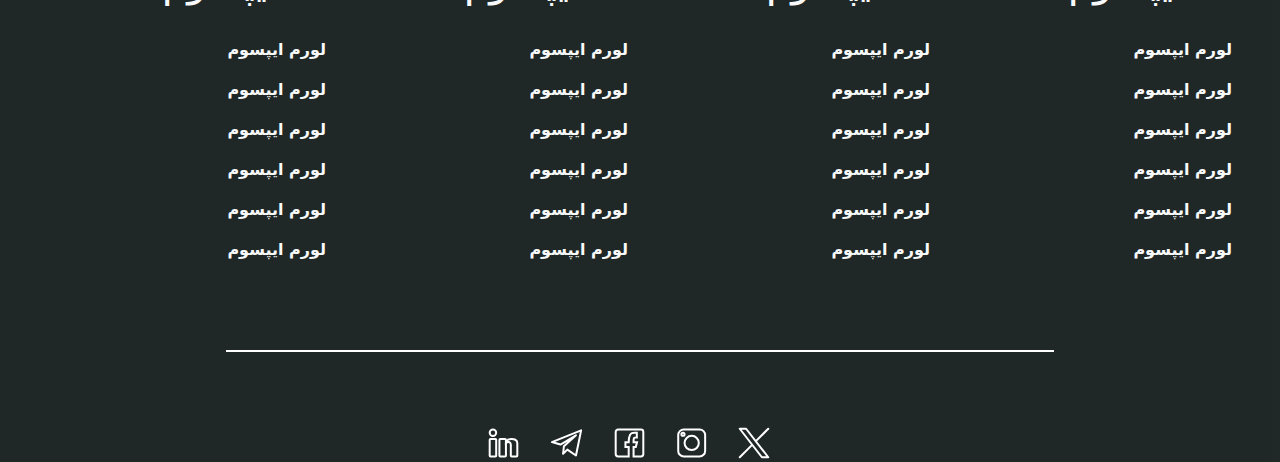
==== commit c9adeb17: "Writing part of the completed projects page" ====
--- a/index.html
+++ b/index.html
@@ -32,7 +32,7 @@
               </li>
               <li class="me-3"><a class="text-light text-menu" href="">آموزش</a></li>
               <li class="me-3">
-                <a class="text-light text-menu" href="">پروژه های انجام شده</a>
+                <a class="text-light text-menu" href="pages/projects-done.html">پروژه های انجام شده</a>
               </li>
               <div>
                 <li><a class="text-light text-menu" href="">صفحه اصلی</a></li>
@@ -65,14 +65,14 @@
           <div class="col-lg-6 col-md-7 mt-sm-5 mt-lg-0 mt-md-0">
             <div class="" dir="rtl">
               <div class="position-relative d-flex align-items-center">
-                <img class="image-responsive" src="image/Vector.png" alt="" />
+                <img class="image-responsive" src="image/Vector4.svg" alt="" />
                 <div class="position-absolute d-flex align-items-center top-10">
                   <h1 class="text-light text-xxl">دهکده</h1>
                   <h1 class="text-light me-2 text-xl">برنامه نویسی</h1>
                 </div>
               </div>
 
-              <p class="text-light lh-base fw-medium">
+              <p class="text-light lh-base fw-medium mt-3">
                 لورم ایپسوم متن ساختگی با تولید سادگی نامفهوم از صنعت چاپ، و با
                 استفاده از طراحان گرافیک است، چاپگرها و متون بلکه روزنامه و مجله
                 در ستون و سطرآنچنان که لازم است، و برای شرایط فعلی تکنولوژی مورد
--- a/style/style.css
+++ b/style/style.css
@@ -115,6 +115,9 @@
     rgba(217, 217, 217, 0%) 100%
   );
 }
+.positoin-3{
+right: 5%;
+}
 /* responsive */
 @media only screen and (max-width: 992px) {
     .p-xx{
@@ -124,6 +127,9 @@
 @media only screen and (max-width: 821px) {
   .text-menu{
     font-size: 14px;
+  }
+  .text-xl{
+    font-size: 3.5rem;
   }
 }
 @media only screen and (max-width: 768px) {
@@ -150,6 +156,9 @@
   .d-xs-none{
     display: none;
   }
+  .mt-xls{
+    margin: 2rem;
+  }
 }
 @media only screen and (max-width: 387px) {
   .image-responsive{
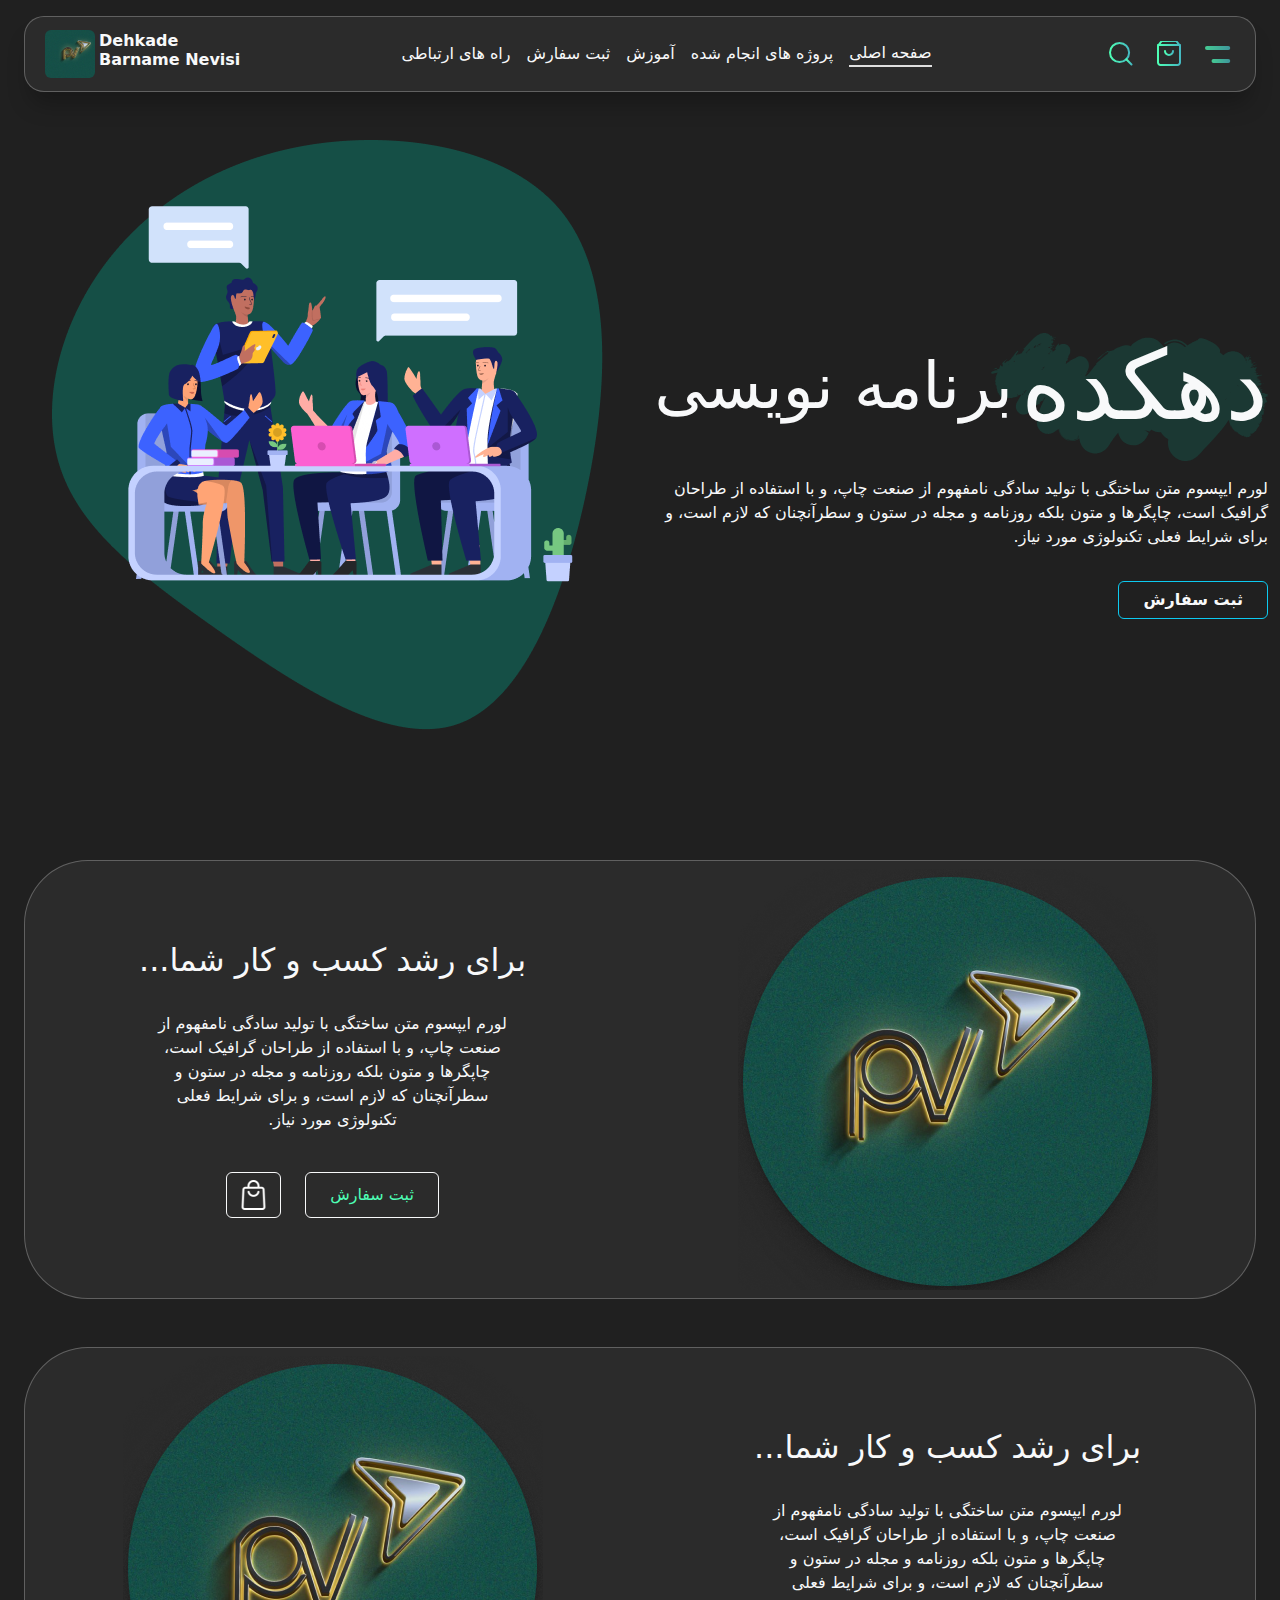
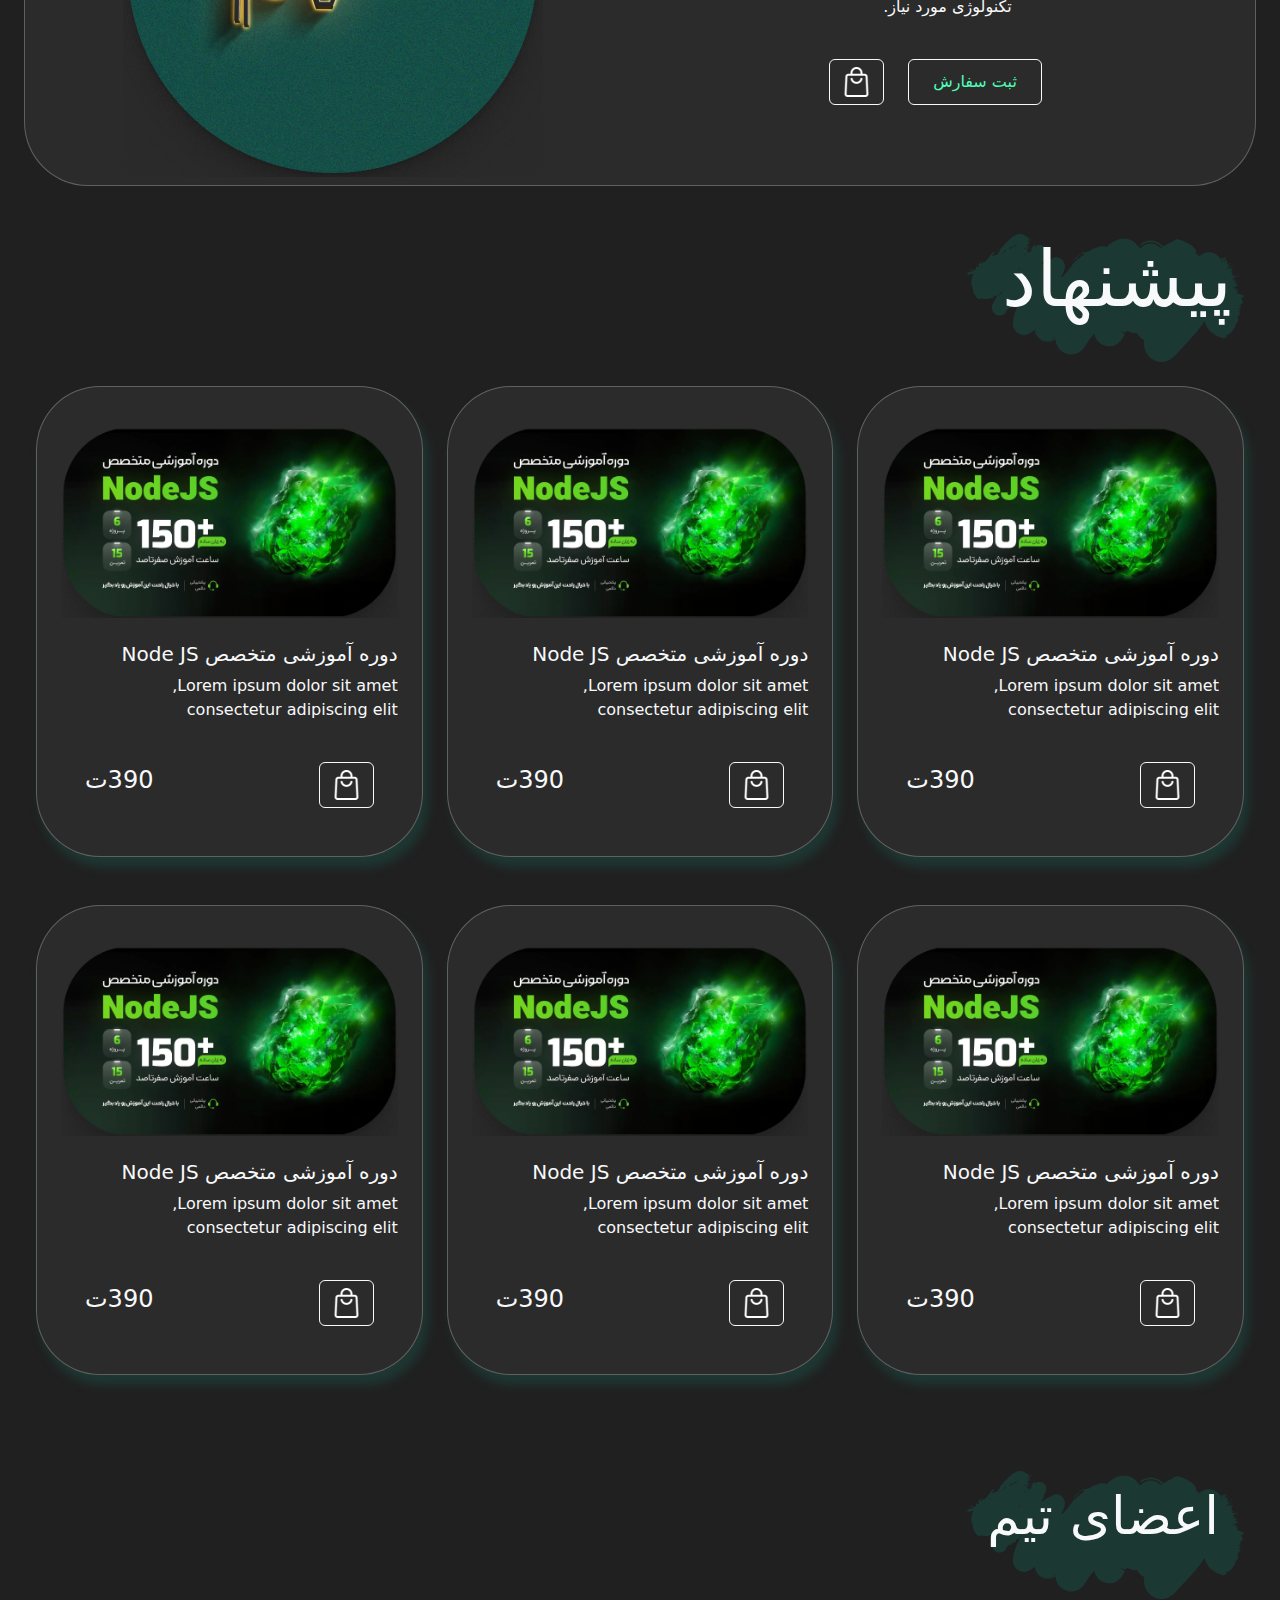
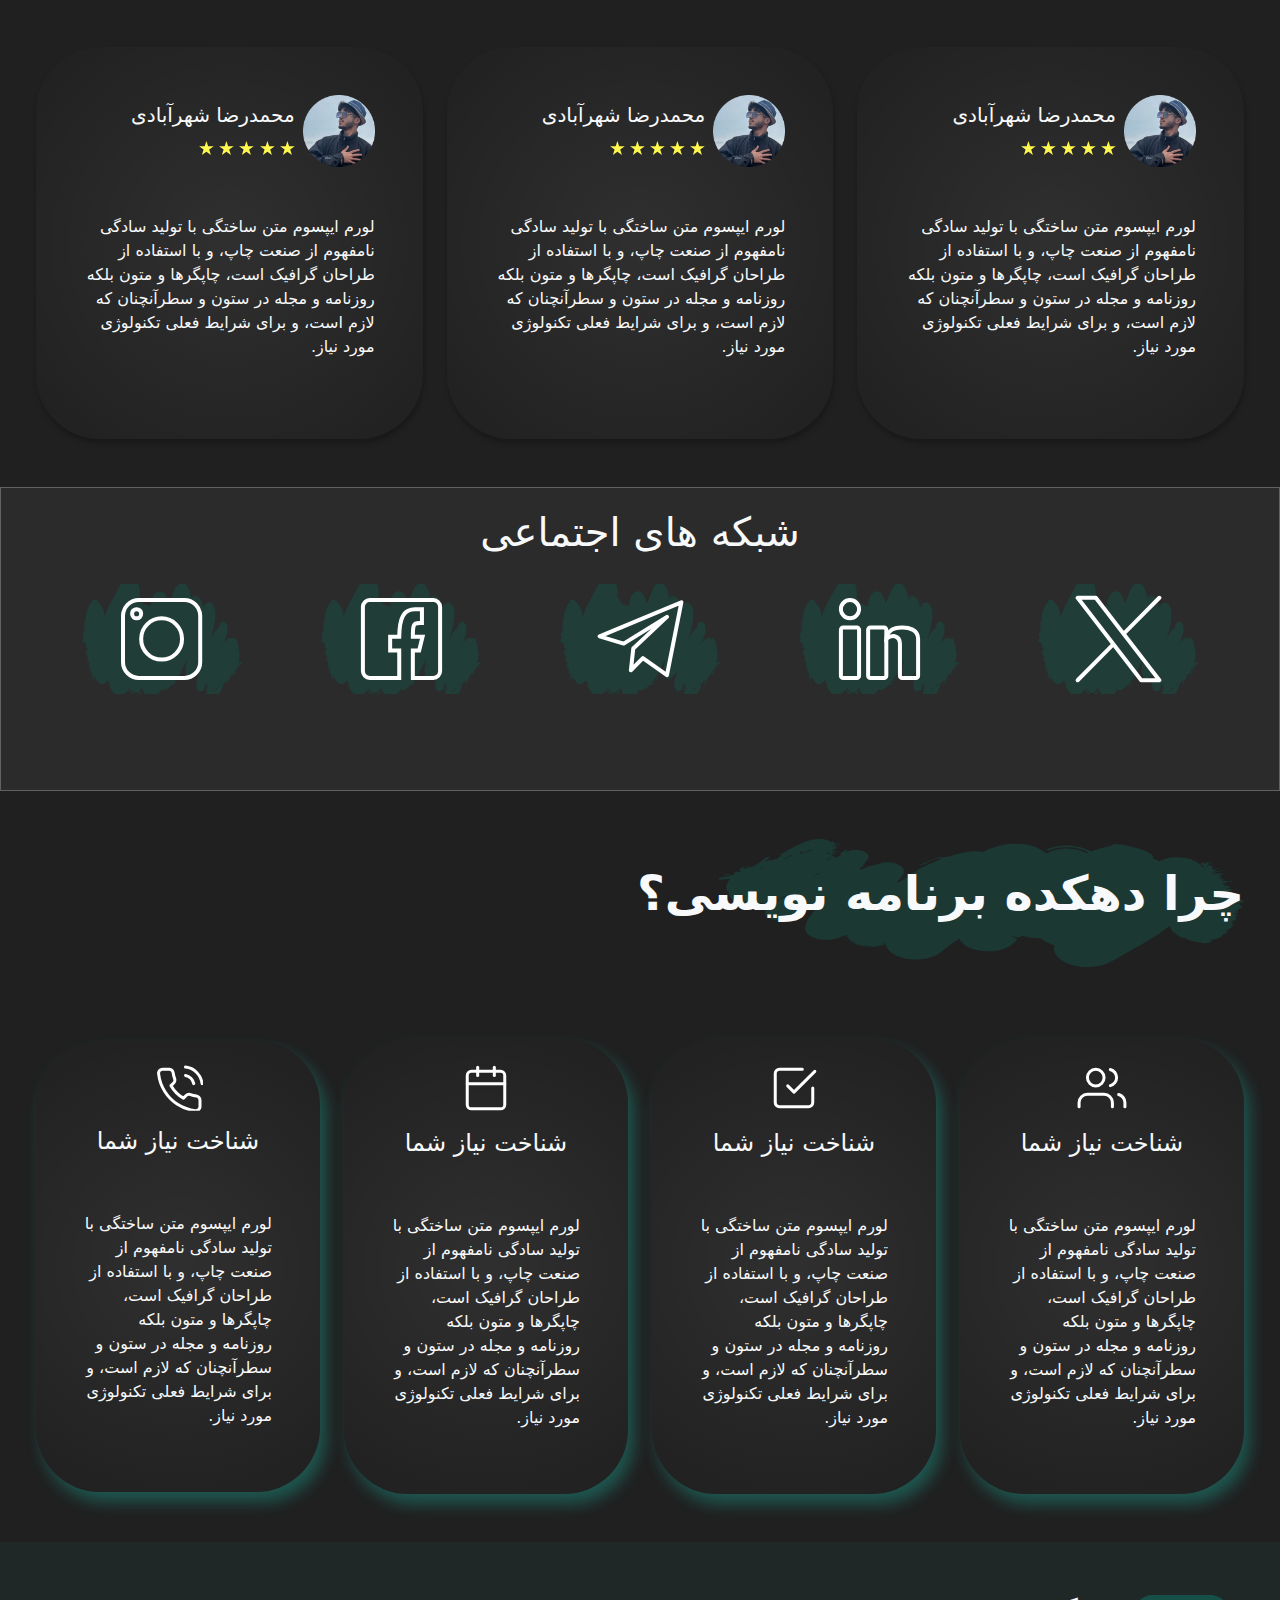
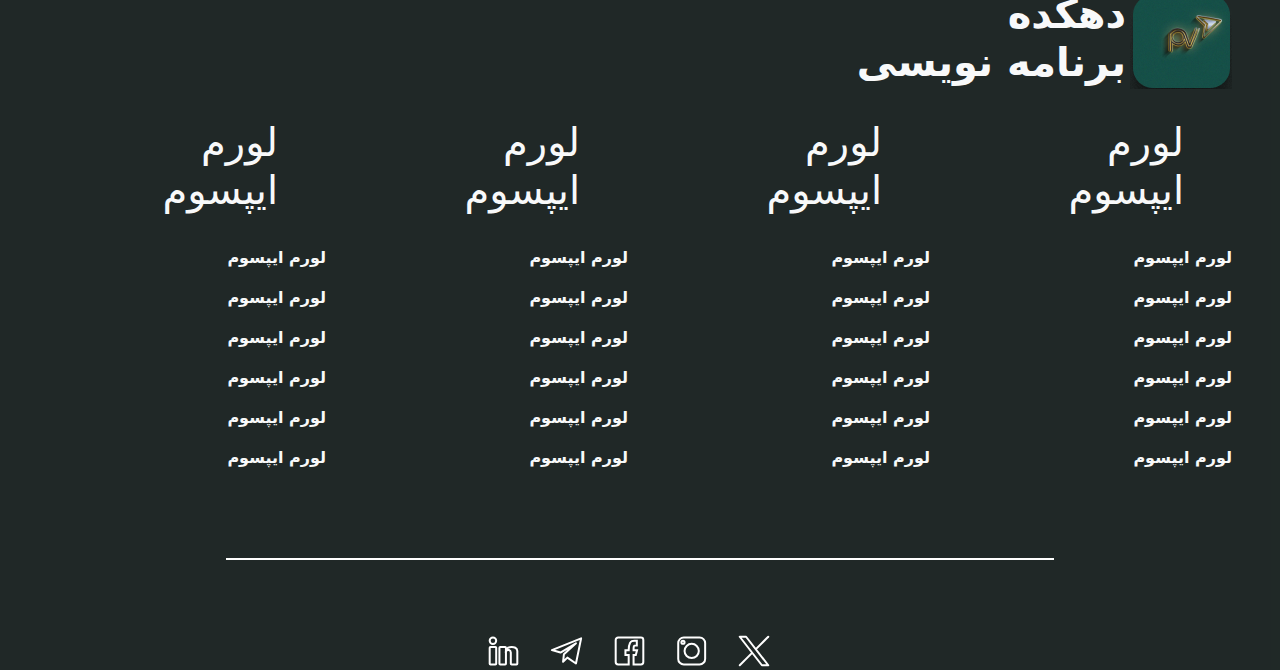
==== commit 79245094: "pnj in svg" ====
--- a/index.html
+++ b/index.html
@@ -3,7 +3,7 @@
   <head>
     <meta charset="UTF-8" />
     <meta name="viewport" content="width=device-width, initial-scale=1.0" />
-    <title>Dehkade barname nevisi</title>
+    <title>دهکده برنامه نویسی</title>
     <link rel="stylesheet" href="style/bootstrap.min.css" />
     <link rel="stylesheet" href="style/style.css" />
   </head>
@@ -35,7 +35,7 @@
                 <a class="text-light text-menu" href="pages/projects-done.html">پروژه های انجام شده</a>
               </li>
               <div>
-                <li><a class="text-light text-menu" href="">صفحه اصلی</a></li>
+                <li><a class="text-light text-menu" href="#">صفحه اصلی</a></li>
                 <div class="in-home"></div>
               </div>
             </ul>
@@ -187,7 +187,7 @@
     <section class="mx-4" dir="rtl">
       <div class="container-fluid">
         <div class="position-relative mt-5">
-          <img class="img-fluid" src="image/Vector.png" alt="" />
+          <img class="img-fluid" src="image/Vector4.svg" alt="" />
           <div class="position-absolute positoin-1">
             <h1 class="text-light text-x">پیشنهاد</h1>
           </div>
@@ -372,7 +372,7 @@
       <div class="container-fluid">
         <div class="row mt-5 d-flex align-items-center justify-content-center">
           <div class="position-relative mt-5">
-            <img class="img-fluid" src="image/Vector.png" alt="" />
+            <img class="img-fluid" src="image/Vector4.svg" alt="" />
             <div class="position-absolute positoin-p">
               <h1 class="text-light text-sm">اعضای تیم</h1>
             </div>
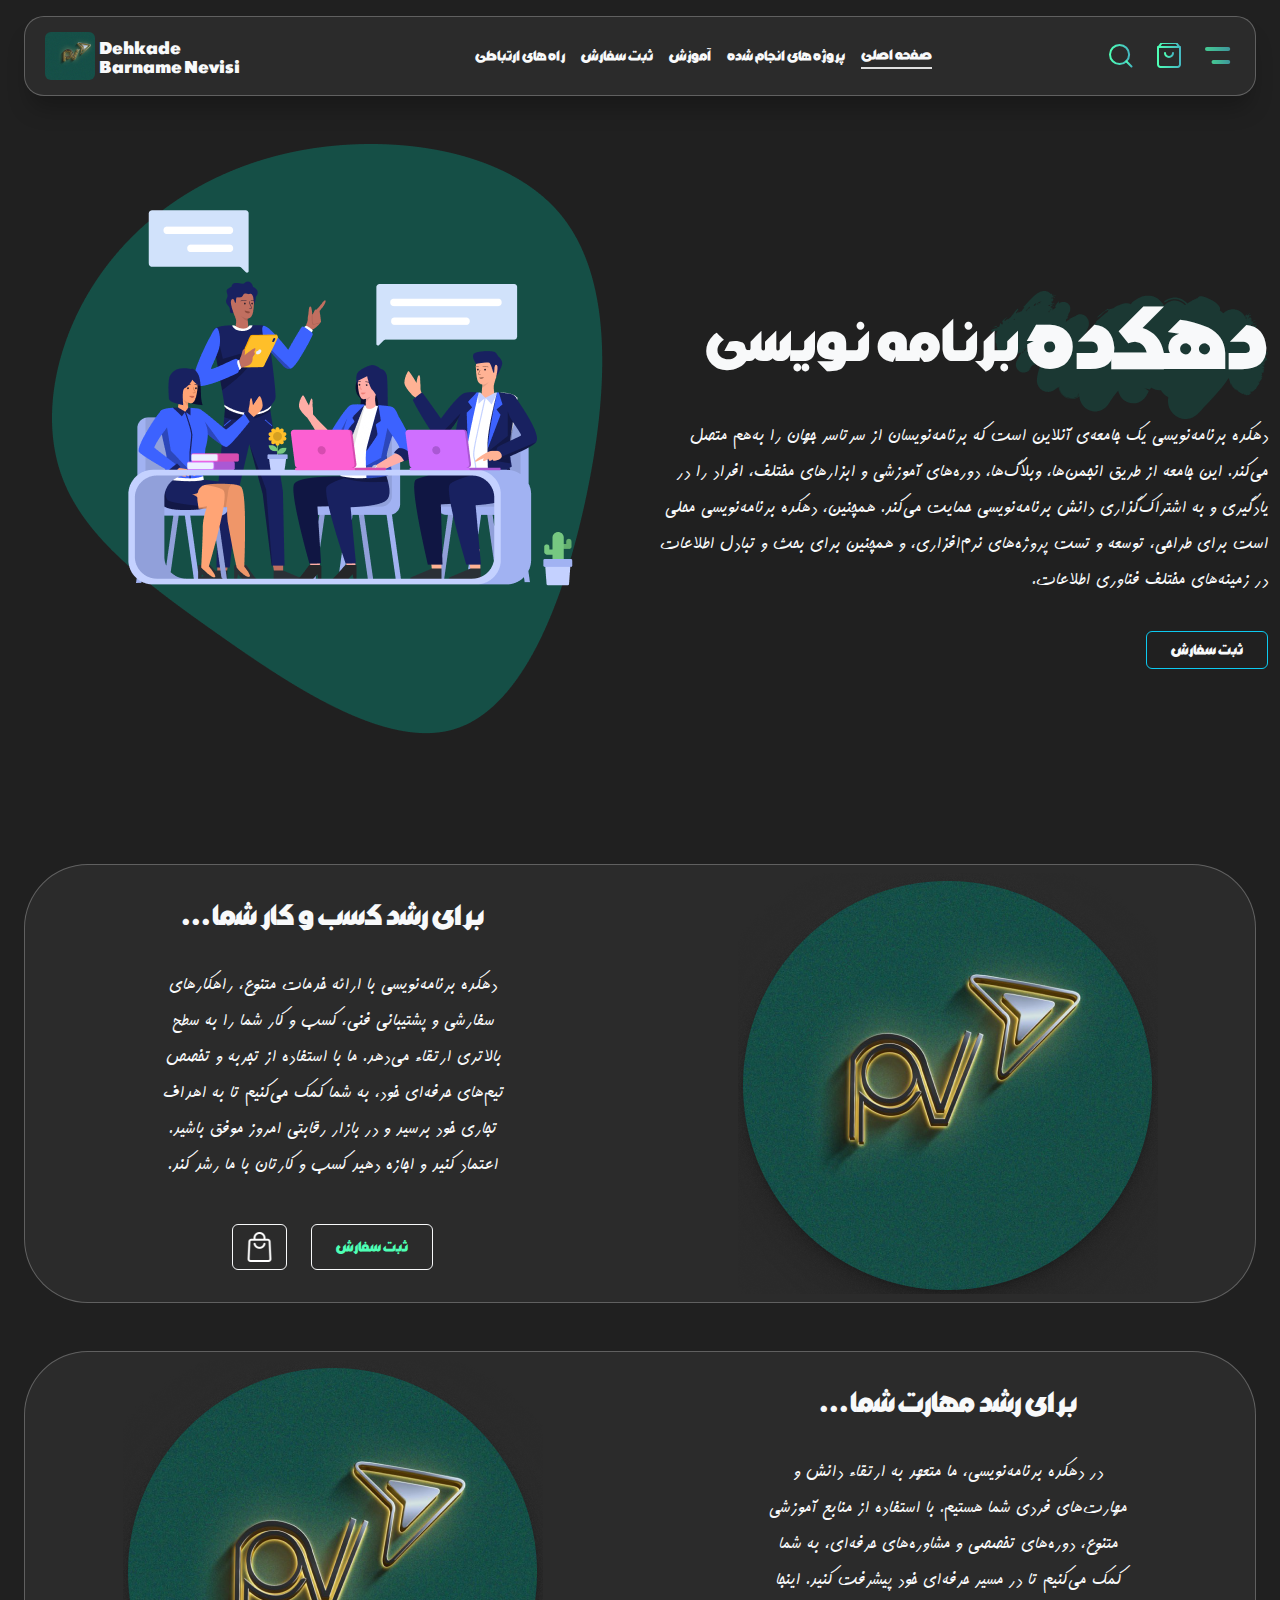
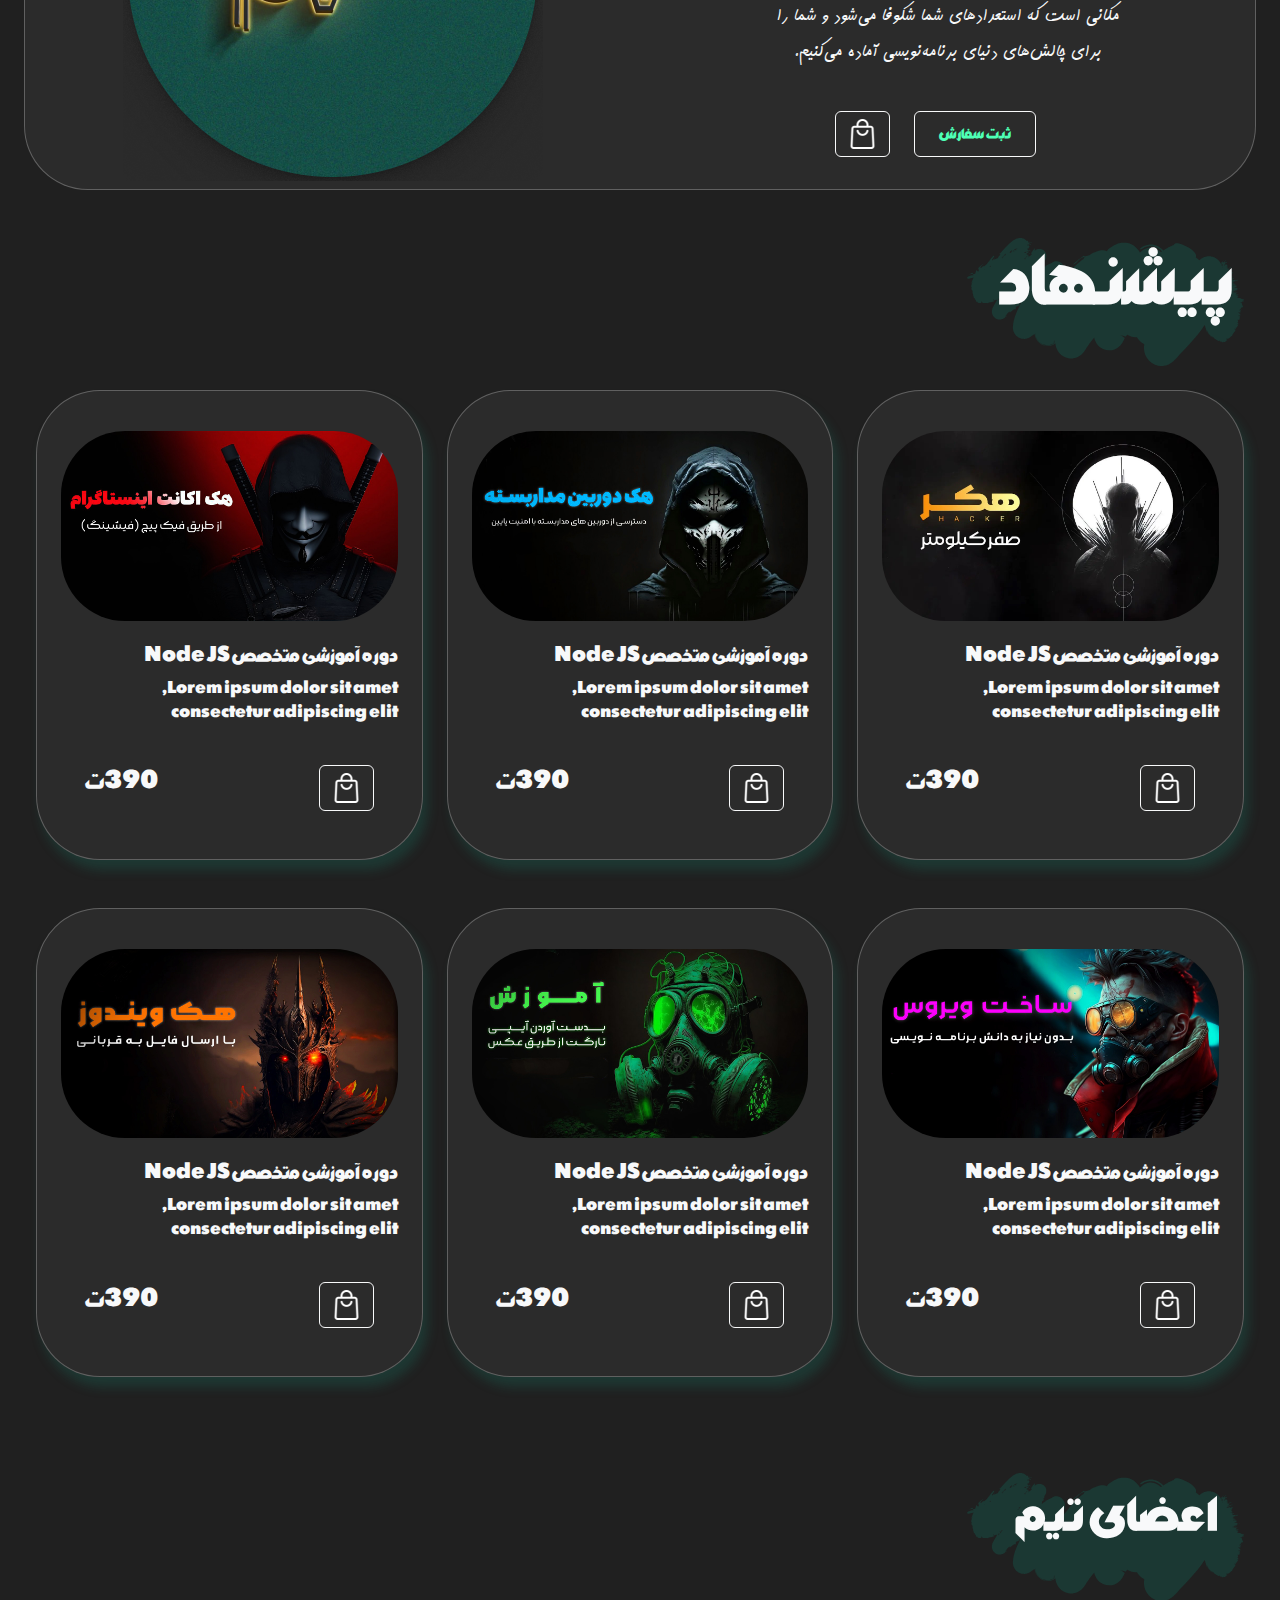
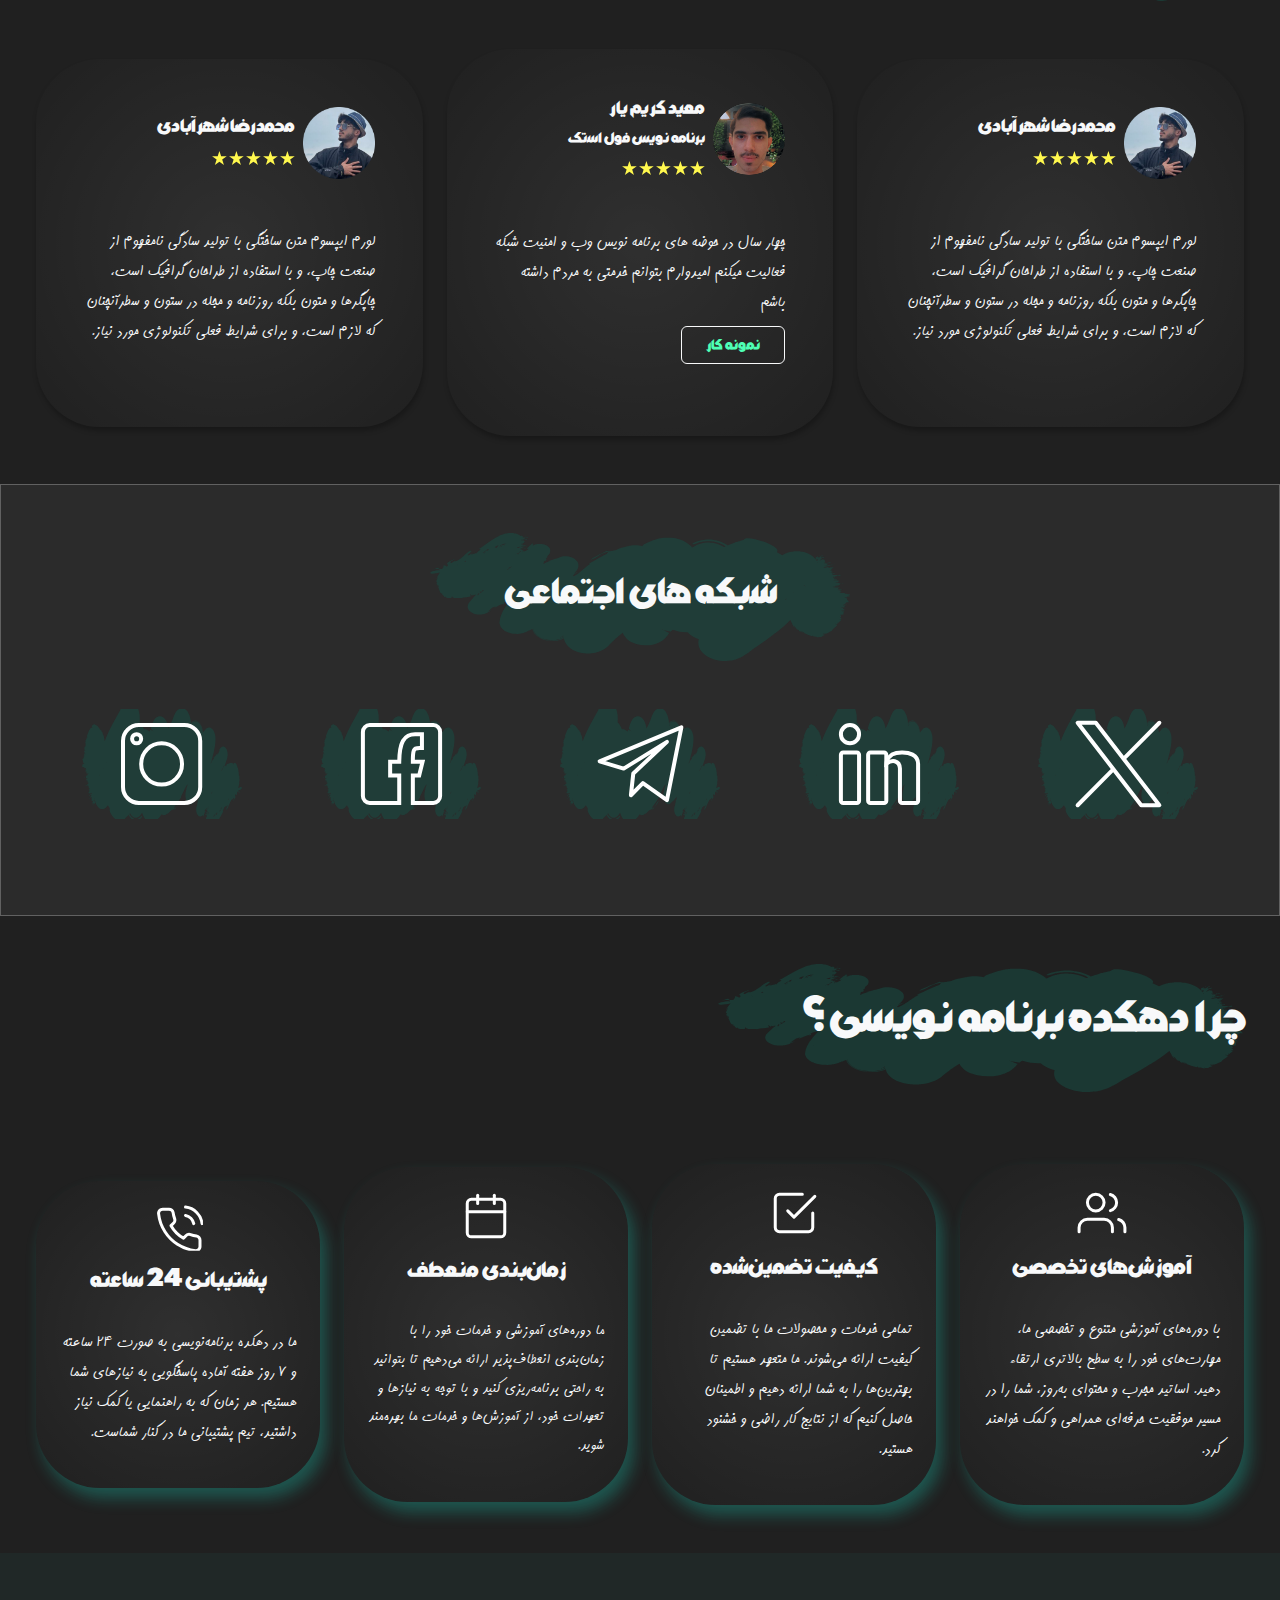
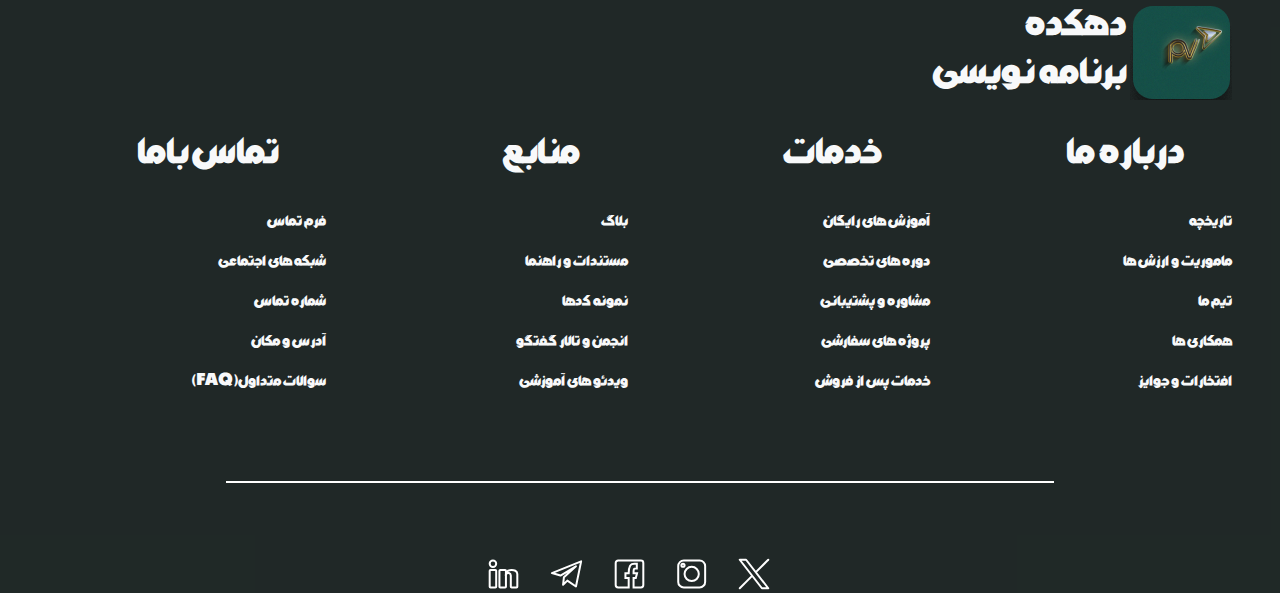
==== commit 8af4c846: "add new page learning" ====
--- a/index.html
+++ b/index.html
@@ -7,7 +7,7 @@
     <link rel="stylesheet" href="style/bootstrap.min.css" />
     <link rel="stylesheet" href="style/style.css" />
   </head>
-  <body>
+  <body oncontextmenu="return false">
     <header class="mx-4">
       <div class="container-fluid">
         <div
@@ -15,14 +15,20 @@
         >
           <div class="col-lg-3 col-md-3 col-sm-6 col-6">
             <div class="d-flex align-items-center">
-              <img class="img-fluid rounded" src="image/plant 1.png" alt="" />
-              <h6 class="fw-bold text-light ms-1">
+              <img
+                class="img-fluid rounded"
+                src="image/Header-photos/plant-1.png"
+                alt=""
+              />
+              <h6 class="fw-bold mt-3 text-light ms-1">
                 Dehkade <br />
                 Barname Nevisi
               </h6>
             </div>
           </div>
-          <div class="col-lg-9 col-md-9 col-xl-6 mt-3 d-sm-none d-lg-block d-md-block d-xs-none">
+          <div
+            class="col-lg-9 col-md-9 col-xl-6 mt-3 d-sm-none d-lg-block d-md-block d-xs-none"
+          >
             <ul class="d-flex align-items-center justify-content-end">
               <li class="me-3">
                 <a class="text-light text-menu" href="">راه های ارتباطی</a>
@@ -30,9 +36,13 @@
               <li class="me-3">
                 <a class="text-light text-menu" href="">ثبت سفارش</a>
               </li>
-              <li class="me-3"><a class="text-light text-menu" href="">آموزش</a></li>
               <li class="me-3">
-                <a class="text-light text-menu" href="pages/projects-done.html">پروژه های انجام شده</a>
+                <a class="text-light text-menu" href="pages/learning.html">آموزش</a>
+              </li>
+              <li class="me-3">
+                <a class="text-light text-menu" href="pages/projects-done.html"
+                  >پروژه های انجام شده</a
+                >
               </li>
               <div>
                 <li><a class="text-light text-menu" href="#">صفحه اصلی</a></li>
@@ -40,15 +50,19 @@
               </div>
             </ul>
           </div>
-          <div class="col-lg-3 col-sm-6 col-6 d-lg-none d-md-none d-xl-block col-xl-3">
+          <div
+            class="col-lg-3 col-sm-6 col-6 d-lg-none d-md-none d-xl-block col-xl-3"
+          >
             <div class="d-flex align-items-center justify-content-end">
               <div class="me-4 mexs">
-                <img src="image/🦆 icon _search_.svg" alt="" />
-              </div>
-              <div class="me-4 mexs ">
-                <img src="image/shopping-bag.svg" alt="" />
-              </div>
-              <div class="me-1"><img src="image/Group 3.svg" alt="" /></div>
+                <img src="image/Header-photos/icon_search_.svg" alt="" />
+              </div>
+              <div class="me-4 mexs">
+                <img src="image/Header-photos/shopping-bag.svg" alt="" />
+              </div>
+              <div class="me-1">
+                <img src="image/Header-photos/Group-3.svg" alt="" />
+              </div>
             </div>
           </div>
         </div>
@@ -56,27 +70,40 @@
     </header>
     <section>
       <div class="container-fluid">
-        <div class="row d-flex align-items-center justify-content-center flex-sm-column-reverse flex-lg-row flex-md-row">
+        <div
+          class="row d-flex align-items-center justify-content-center flex-sm-column-reverse flex-lg-row flex-md-row"
+        >
           <div class="col-lg-6 col-md-5">
             <div class="mt-5">
-              <img class="img-fluid" src="image/blob-shape 1.png" alt="" />
+              <img
+                class="img-fluid"
+                src="image/Start-section/blob-shape-1.png"
+                alt=""
+              />
             </div>
           </div>
           <div class="col-lg-6 col-md-7 mt-sm-5 mt-lg-0 mt-md-0">
             <div class="" dir="rtl">
               <div class="position-relative d-flex align-items-center">
-                <img class="image-responsive" src="image/Vector4.svg" alt="" />
+                <img
+                  class="image-responsive"
+                  src="image/Start-section/Vector4.svg"
+                  alt=""
+                />
                 <div class="position-absolute d-flex align-items-center top-10">
                   <h1 class="text-light text-xxl">دهکده</h1>
                   <h1 class="text-light me-2 text-xl">برنامه نویسی</h1>
                 </div>
               </div>
 
-              <p class="text-light lh-base fw-medium mt-3">
-                لورم ایپسوم متن ساختگی با تولید سادگی نامفهوم از صنعت چاپ، و با
-                استفاده از طراحان گرافیک است، چاپگرها و متون بلکه روزنامه و مجله
-                در ستون و سطرآنچنان که لازم است، و برای شرایط فعلی تکنولوژی مورد
-                نیاز.
+              <p class="text-light lh-base fs-4" style="font-family: kamran">
+                دهکده برنامه‌نویسی یک جامعه‌ی آنلاین است که برنامه‌نویسان از
+                سرتاسر جهان را به‌هم متصل می‌کند. این جامعه از طریق انجمن‌ها،
+                وبلاگ‌ها، دوره‌های آموزشی و ابزارهای مختلف، افراد را در یادگیری
+                و به اشتراک‌گذاری دانش برنامه‌نویسی حمایت می‌کند. همچنین، دهکده
+                برنامه‌نویسی محلی است برای طراحی، توسعه و تست پروژه‌های
+                نرم‌افزاری، و همچنین برای بحث و تبادل اطلاعات در زمینه‌های مختلف
+                فناوری اطلاعات.
               </p>
               <button
                 class="btn btn-outline-info text-light fw-bolder px-4 mt-3"
@@ -97,17 +124,21 @@
             <div
               class="d-flex align-items-center justify-content-center flex-column"
             >
-              <div
-                class="d-flex flex-column align-items-center mt-5 mt-lg-0"
-              >
+              <div class="d-flex flex-column align-items-center mt-5 mt-lg-0">
                 <h2 dir="rtl" class="text-light mt-xs-5">
                   برای رشد کسب و کار شما...
                 </h2>
-                <p dir="rtl" class="text-center text-light fw-medium p-xx py-4">
-                  لورم ایپسوم متن ساختگی با تولید سادگی نامفهوم از صنعت چاپ، و
-                  با استفاده از طراحان گرافیک است، چاپگرها و متون بلکه روزنامه و
-                  مجله در ستون و سطرآنچنان که لازم است، و برای شرایط فعلی
-                  تکنولوژی مورد نیاز.
+                <p
+                  dir="rtl"
+                  class="text-center text-light p-xx py-4 fs-4"
+                  style="font-family: kamran"
+                >
+                  دهکده برنامه‌نویسی با ارائه خدمات متنوع، راهکارهای سفارشی و
+                  پشتیبانی فنی، کسب و کار شما را به سطح بالاتری ارتقاء می‌دهد.
+                  ما با استفاده از تجربه و تخصص تیم‌های حرفه‌ای خود، به شما کمک
+                  می‌کنیم تا به اهداف تجاری خود برسید و در بازار رقابتی امروز
+                  موفق باشید. اعتماد کنید و اجازه دهید کسب و کارتان با ما رشد
+                  کند.
                 </p>
               </div>
 
@@ -115,7 +146,7 @@
                 <button
                   class="d-flex align-items-center justify-content-center btn btn-outline-light"
                 >
-                  <img src="image/bag 4.svg" alt="" />
+                  <img src="image/everyone/bag 4.svg" alt="" />
                 </button>
                 <button
                   class="btn btn-outline-light px-4 gradient-text ms-4 fw-medium"
@@ -131,7 +162,7 @@
             >
               <img
                 class="img-fluid"
-                src="image/Rose Gold Feminine Calligraphy Monogram Logo(20) 2.png"
+                src="image/buisiness/Rose-Gold.png"
                 alt=""
               />
             </div>
@@ -144,15 +175,19 @@
             <div
               class="d-flex align-items-center justify-content-center flex-column"
             >
-              <div
-                class="d-flex flex-column align-items-center mt-5 mt-lg-0"
-              >
-                <h2 dir="rtl" class="text-light">برای رشد کسب و کار شما...</h2>
-                <p dir="rtl" class="text-center text-light fw-medium p-xx py-4">
-                  لورم ایپسوم متن ساختگی با تولید سادگی نامفهوم از صنعت چاپ، و
-                  با استفاده از طراحان گرافیک است، چاپگرها و متون بلکه روزنامه و
-                  مجله در ستون و سطرآنچنان که لازم است، و برای شرایط فعلی
-                  تکنولوژی مورد نیاز.
+              <div class="d-flex flex-column align-items-center mt-5 mt-lg-0">
+                <h2 dir="rtl" class="text-light">برای رشد مهارت شما...</h2>
+                <p
+                  dir="rtl"
+                  class="text-center text-light p-xx py-4 fs-4"
+                  style="font-family: kamran"
+                >
+                  در دهکده برنامه‌نویسی، ما متعهد به ارتقاء دانش و مهارت‌های
+                  فردی شما هستیم. با استفاده از منابع آموزشی متنوع، دوره‌های
+                  تخصصی و مشاوره‌های حرفه‌ای، به شما کمک می‌کنیم تا در مسیر
+                  حرفه‌ای خود پیشرفت کنید. اینجا مکانی است که استعدادهای شما
+                  شکوفا می‌شود و شما را برای چالش‌های دنیای برنامه‌نویسی آماده
+                  می‌کنیم.
                 </p>
               </div>
 
@@ -160,7 +195,7 @@
                 <button
                   class="d-flex align-items-center justify-content-center btn btn-outline-light"
                 >
-                  <img src="image/bag 4.svg" alt="" />
+                  <img src="image/everyone/bag 4.svg" alt="" />
                 </button>
                 <button
                   class="btn btn-outline-light px-4 gradient-text mx-4 fw-medium"
@@ -176,7 +211,7 @@
             >
               <img
                 class="img-fluid"
-                src="image/Rose Gold Feminine Calligraphy Monogram Logo(20) 2.png"
+                src="image/buisiness/Rose-Gold.png"
                 alt=""
               />
             </div>
@@ -187,19 +222,23 @@
     <section class="mx-4" dir="rtl">
       <div class="container-fluid">
         <div class="position-relative mt-5">
-          <img class="img-fluid" src="image/Vector4.svg" alt="" />
+          <img
+            class="img-fluid"
+            src="image/Teaching-suggestions/Vector.svg"
+            alt=""
+          />
           <div class="position-absolute positoin-1">
             <h1 class="text-light text-x">پیشنهاد</h1>
           </div>
         </div>
         <div class="row mt-4 d-flex align-items-center justify-content-center">
-          <div class="col-lg-4 col-md-6 col-sm-6 mt-5 mt-lg-0 ">
+          <div class="col-lg-4 col-md-6 col-sm-6 mt-5 mt-lg-0">
             <div
               class="d-flex flex-column bg-header box-boxshadow p-4 radius-x"
             >
               <img
-                class="img-fluid mt-3"
-                src="image/Rose Gold Feminine Calligraphy Monogram Logo(15) 2.png"
+                class="img-fluid mt-3 radius-x"
+                src="image/Teaching-suggestions/img_1.jpg"
                 alt=""
               />
               <h5 class="text-light fw-medium mt-4">
@@ -215,7 +254,7 @@
                 <button
                   class="btn btn-outline-light d-flex align-items-center justify-content-center rounded"
                 >
-                  <img src="image/bag 4.svg" alt="" />
+                  <img src="image/everyone/bag 4.svg" alt="" />
                 </button>
                 <h4 class="text-light">390ت</h4>
               </div>
@@ -227,8 +266,8 @@
               class="d-flex flex-column bg-header box-boxshadow p-4 radius-x"
             >
               <img
-                class="img-fluid mt-3"
-                src="image/Rose Gold Feminine Calligraphy Monogram Logo(15) 2.png"
+                class="img-fluid mt-3 radius-x"
+                src="image/Teaching-suggestions/img_2.jpg"
                 alt=""
               />
               <h5 class="text-light fw-medium mt-4">
@@ -244,19 +283,21 @@
                 <button
                   class="btn btn-outline-light d-flex align-items-center justify-content-center rounded"
                 >
-                  <img src="image/bag 4.svg" alt="" />
+                  <img src="image/everyone/bag 4.svg" alt="" />
                 </button>
                 <h4 class="text-light">390ت</h4>
               </div>
             </div>
           </div>
-          <div class="col-lg-4 col-md-12 d-sm-none d-md-none d-lg-block mt-5 mt-lg-0">
+          <div
+            class="col-lg-4 col-md-12 d-sm-none d-md-none d-lg-block mt-5 mt-lg-0"
+          >
             <div
               class="d-flex flex-column bg-header box-boxshadow p-4 radius-x"
             >
               <img
-                class="img-fluid mt-3"
-                src="image/Rose Gold Feminine Calligraphy Monogram Logo(15) 2.png"
+                class="img-fluid mt-3 radius-x"
+                src="image/Teaching-suggestions/img_3.jpg"
                 alt=""
               />
               <h5 class="text-light fw-medium mt-4">
@@ -272,7 +313,7 @@
                 <button
                   class="btn btn-outline-light d-flex align-items-center justify-content-center rounded"
                 >
-                  <img src="image/bag 4.svg" alt="" />
+                  <img src="image/everyone/bag 4.svg" alt="" />
                 </button>
                 <h4 class="text-light">390ت</h4>
               </div>
@@ -280,13 +321,13 @@
           </div>
         </div>
         <div class="row mt-5 d-flex align-items-center justify-content-center">
-          <div class="col-lg-4 col-md-6 col-sm-6 mt-5  mt-lg-0">
+          <div class="col-lg-4 col-md-6 col-sm-6 mt-5 mt-lg-0">
             <div
               class="d-flex flex-column bg-header box-boxshadow p-4 radius-x"
             >
               <img
-                class="img-fluid mt-3"
-                src="image/Rose Gold Feminine Calligraphy Monogram Logo(15) 2.png"
+                class="img-fluid mt-3 radius-x"
+                src="image/Teaching-suggestions/img_4.jpg"
                 alt=""
               />
               <h5 class="text-light fw-medium mt-4">
@@ -302,7 +343,7 @@
                 <button
                   class="btn btn-outline-light d-flex align-items-center justify-content-center rounded"
                 >
-                  <img src="image/bag 4.svg" alt="" />
+                  <img src="image/everyone/bag 4.svg" alt="" />
                 </button>
                 <h4 class="text-light">390ت</h4>
               </div>
@@ -314,8 +355,8 @@
               class="d-flex flex-column bg-header box-boxshadow p-4 radius-x"
             >
               <img
-                class="img-fluid mt-3"
-                src="image/Rose Gold Feminine Calligraphy Monogram Logo(15) 2.png"
+                class="img-fluid mt-3 radius-x"
+                src="image/Teaching-suggestions/img_5.jpg"
                 alt=""
               />
               <h5 class="text-light fw-medium mt-4">
@@ -331,19 +372,21 @@
                 <button
                   class="btn btn-outline-light d-flex align-items-center justify-content-center rounded"
                 >
-                  <img src="image/bag 4.svg" alt="" />
+                  <img src="image/everyone/bag 4.svg" alt="" />
                 </button>
                 <h4 class="text-light">390ت</h4>
               </div>
             </div>
           </div>
-          <div class="col-lg-4 col-md-12 d-sm-none d-md-none d-lg-block mt-5 mt-lg-0">
+          <div
+            class="col-lg-4 col-md-12 d-sm-none d-md-none d-lg-block mt-5 mt-lg-0"
+          >
             <div
               class="d-flex flex-column bg-header box-boxshadow p-4 radius-x"
             >
               <img
-                class="img-fluid mt-3"
-                src="image/Rose Gold Feminine Calligraphy Monogram Logo(15) 2.png"
+                class="img-fluid mt-3 radius-x"
+                src="image/Teaching-suggestions/img_6.jpg"
                 alt=""
               />
               <h5 class="text-light fw-medium mt-4">
@@ -359,7 +402,7 @@
                 <button
                   class="btn btn-outline-light d-flex align-items-center justify-content-center rounded"
                 >
-                  <img src="image/bag 4.svg" alt="" />
+                  <img src="image/everyone/bag 4.svg" alt="" />
                 </button>
                 <h4 class="text-light">390ت</h4>
               </div>
@@ -372,7 +415,11 @@
       <div class="container-fluid">
         <div class="row mt-5 d-flex align-items-center justify-content-center">
           <div class="position-relative mt-5">
-            <img class="img-fluid" src="image/Vector4.svg" alt="" />
+            <img
+              class="img-fluid"
+              src="image/team-members/Vector4.svg"
+              alt=""
+            />
             <div class="position-absolute positoin-p">
               <h1 class="text-light text-sm">اعضای تیم</h1>
             </div>
@@ -381,20 +428,24 @@
             <div class="d-flex flex-column p-5 bg-box radius-x bx-border">
               <div class="d-flex align-items-center">
                 <div class="we">
-                  <img class="img-fluid" src="image/11zon_cropped.png" alt="" />
+                  <img
+                    class="img-fluid"
+                    src="image/team-members/shahrabadi.png"
+                    alt=""
+                  />
                 </div>
                 <div class="me-2">
                   <h5 class="text-light mb-2">محمدرضا شهرآبادی</h5>
-                  <img src="image/Star 4.svg" alt="" />
-                  <img src="image/Star 4.svg" alt="" />
-                  <img src="image/Star 4.svg" alt="" />
-                  <img src="image/Star 4.svg" alt="" />
-                  <img src="image/Star 4.svg" alt="" />
+                  <img src="image/team-members/Star.svg" alt="" />
+                  <img src="image/team-members/Star.svg" alt="" />
+                  <img src="image/team-members/Star.svg" alt="" />
+                  <img src="image/team-members/Star.svg" alt="" />
+                  <img src="image/team-members/Star.svg" alt="" />
                 </div>
               </div>
 
               <div class="text-light py-4 mt-4">
-                <h6 class="lh-base">
+                <h6 class="lh-base fs-5" style="font-family: kamran;">
                   لورم ایپسوم متن ساختگی با تولید سادگی نامفهوم از صنعت چاپ، و
                   با استفاده از طراحان گرافیک است، چاپگرها و متون بلکه روزنامه و
                   مجله در ستون و سطرآنچنان که لازم است، و برای شرایط فعلی
@@ -407,25 +458,36 @@
             <div class="d-flex flex-column p-5 bg-box radius-x bx-border">
               <div class="d-flex align-items-center">
                 <div class="we">
-                  <img class="img-fluid" src="image/11zon_cropped.png" alt="" />
+                  <img
+                    class="img-fluid rounded-pill"
+                    src="image/team-members/moeed-1.jpg"
+                    alt=""
+                  />
                 </div>
                 <div class="me-2">
-                  <h5 class="text-light mb-2">محمدرضا شهرآبادی</h5>
-                  <img src="image/Star 4.svg" alt="" />
-                  <img src="image/Star 4.svg" alt="" />
-                  <img src="image/Star 4.svg" alt="" />
-                  <img src="image/Star 4.svg" alt="" />
-                  <img src="image/Star 4.svg" alt="" />
+                  <h5 class="text-light mb-2">معید کریم یار</h5>
+                  <h6 class="text-light">برنامه نویس فول استک</h6>
+                  <img src="image/team-members/Star.svg" alt="" />
+                  <img src="image/team-members/Star.svg" alt="" />
+                  <img src="image/team-members/Star.svg" alt="" />
+                  <img src="image/team-members/Star.svg" alt="" />
+                  <img src="image/team-members/Star.svg" alt="" />
                 </div>
               </div>
 
               <div class="text-light py-4 mt-4">
-                <h6 class="lh-base">
-                  لورم ایپسوم متن ساختگی با تولید سادگی نامفهوم از صنعت چاپ، و
-                  با استفاده از طراحان گرافیک است، چاپگرها و متون بلکه روزنامه و
-                  مجله در ستون و سطرآنچنان که لازم است، و برای شرایط فعلی
-                  تکنولوژی مورد نیاز.
+                <h6
+                  class="lh-base fs-5"
+                  style="font-family: Kamran;"
+                >
+                  چهار سال در حوضه های برنامه نویس وب و امنیت شبکه فعالیت میکنم
+                  امیدوارم بتوانم خدمتی به مردم داشته باشم
                 </h6>
+                <a
+                  href="./pages/coffee-shope/index.html"
+                  class="btn btn-outline-light px-4 gradient-text ms-4 fw-medium"
+                  >نمونه کار</a
+                >
               </div>
             </div>
           </div>
@@ -433,20 +495,24 @@
             <div class="d-flex flex-column p-5 bg-box radius-x bx-border">
               <div class="d-flex align-items-center">
                 <div class="we">
-                  <img class="img-fluid" src="image/11zon_cropped.png" alt="" />
+                  <img
+                    class="img-fluid"
+                    src="image/team-members/shahrabadi.png"
+                    alt=""
+                  />
                 </div>
                 <div class="me-2">
                   <h5 class="text-light mb-2">محمدرضا شهرآبادی</h5>
-                  <img src="image/Star 4.svg" alt="" />
-                  <img src="image/Star 4.svg" alt="" />
-                  <img src="image/Star 4.svg" alt="" />
-                  <img src="image/Star 4.svg" alt="" />
-                  <img src="image/Star 4.svg" alt="" />
+                  <img src="image/team-members/Star.svg" alt="" />
+                  <img src="image/team-members/Star.svg" alt="" />
+                  <img src="image/team-members/Star.svg" alt="" />
+                  <img src="image/team-members/Star.svg" alt="" />
+                  <img src="image/team-members/Star.svg" alt="" />
                 </div>
               </div>
 
               <div class="text-light py-4 mt-4">
-                <h6 class="lh-base">
+                <h6 class="lh-base fs-5" style="font-family: kamran;">
                   لورم ایپسوم متن ساختگی با تولید سادگی نامفهوم از صنعت چاپ، و
                   با استفاده از طراحان گرافیک است، چاپگرها و متون بلکه روزنامه و
                   مجله در ستون و سطرآنچنان که لازم است، و برای شرایط فعلی
@@ -463,7 +529,11 @@
         <div
           class="position-relative mt-5 d-flex align-items-center justify-content-center"
         >
-          <img class="img-fluid" src="image/Vector.png" alt="" />
+          <img
+            class="img-fluid"
+            src="image/Social-Networks/Vector-1.svg"
+            alt=""
+          />
           <div class="position-absolute">
             <h1 class="text-center text-light">شبکه های اجتماعی</h1>
           </div>
@@ -473,27 +543,47 @@
             <div
               class="social-box d-flex align-items-center justify-content-center"
             >
-              <img class="img-fluid" src="image/svgexport-49.svg" alt="" />
+              <img
+                class="img-fluid"
+                src="image/Social-Networks/svgexport-49.svg"
+                alt=""
+              />
             </div>
             <div
               class="social-box d-flex align-items-center justify-content-center"
             >
-              <img class="img-fluid" src="image/svgexport-47.svg" alt="" />
+              <img
+                class="img-fluid"
+                src="image/Social-Networks/svgexport-47.svg"
+                alt=""
+              />
             </div>
             <div
               class="social-box d-flex align-items-center justify-content-center"
             >
-              <img class="img-fluid" src="image/svgexport-50.svg" alt="" />
+              <img
+                class="img-fluid"
+                src="image/Social-Networks/svgexport-50.svg"
+                alt=""
+              />
             </div>
             <div
               class="social-box d-flex align-items-center justify-content-center"
             >
-              <img class="img-fluid" src="image/svgexport-51.svg" alt="" />
+              <img
+                class="img-fluid"
+                src="image/Social-Networks/svgexport-51.svg"
+                alt=""
+              />
             </div>
             <div
               class="social-box d-flex align-items-center justify-content-center"
             >
-              <img class="img-fluid" src="image/svgexport-48.svg" alt="" />
+              <img
+                class="img-fluid"
+                src="image/Social-Networks/svgexport-48.svg"
+                alt=""
+              />
             </div>
           </div>
         </div>
@@ -503,7 +593,11 @@
       <div class="container-fluid">
         <div class="row text-light d-flex align-items-center">
           <div class="position-relative mt-5">
-            <img class="img-fluid" src="image/Vector2.svg" alt="" />
+            <img
+              class="img-fluid"
+              src="image/Why-programming-village/Vector2.svg"
+              alt=""
+            />
             <div class="position-absolute top-28">
               <h1 class="fw-bolder">چرا دهکده برنامه نویسی؟</h1>
             </div>
@@ -512,13 +606,16 @@
             <div
               class="d-flex align-items-center justify-content-center flex-column radius-x bg-radial mt-4 bg-sh"
             >
-              <img class="img-fluid mt-4" src="image/users.svg" alt="" />
-              <h4 class="mt-3">شناخت نیاز شما</h4>
-              <p class="p-5 p-sm-3 p-md-5">
-                لورم ایپسوم متن ساختگی با تولید سادگی نامفهوم از صنعت چاپ، و با
-                استفاده از طراحان گرافیک است، چاپگرها و متون بلکه روزنامه و مجله
-                در ستون و سطرآنچنان که لازم است، و برای شرایط فعلی تکنولوژی مورد
-                نیاز.
+              <img
+                class="img-fluid mt-4"
+                src="image/Why-programming-village/users.svg"
+                alt=""
+              />
+              <h4 class="mt-3">آموزش‌های تخصصی</h4>
+              <p class="p-4 p-lg-4 p-sm-3 p-md-5 fs-5" style="font-family: kamran;">
+                با دوره‌های آموزشی متنوع و تخصصی
+                ما، مهارت‌های خود را به سطح بالاتری ارتقاء دهید. اساتید مجرب و
+                محتوای به‌روز، شما را در مسیر موفقیت حرفه‌ای همراهی و کمک خواهند کرد.
               </p>
             </div>
           </div>
@@ -526,13 +623,16 @@
             <div
               class="d-flex align-items-center justify-content-center flex-column mt-4 radius-x bg-radial bg-sh"
             >
-              <img class="img-fluid mt-4" src="image/check-square.svg" alt="" />
-              <h4 class="mt-3">شناخت نیاز شما</h4>
-              <p class="p-5 p-sm-3 p-md-5">
-                لورم ایپسوم متن ساختگی با تولید سادگی نامفهوم از صنعت چاپ، و با
-                استفاده از طراحان گرافیک است، چاپگرها و متون بلکه روزنامه و مجله
-                در ستون و سطرآنچنان که لازم است، و برای شرایط فعلی تکنولوژی مورد
-                نیاز.
+              <img
+                class="img-fluid mt-4"
+                src="image/Why-programming-village/check-square.svg"
+                alt=""
+              />
+              <h4 class="mt-3">کیفیت تضمین‌شده</h4>
+              <p class="p-4 p-lg-4 p-sm-3 p-md-5 fs-5" style="font-family: kamran;">
+                تمامی خدمات و محصولات ما با تضمین کیفیت ارائه می‌شوند. ما متعهد
+                هستیم تا بهترین‌ها را به شما ارائه دهیم و اطمینان حاصل کنیم که
+                از نتایج کار راضی و خشنود هستید.
               </p>
             </div>
           </div>
@@ -540,13 +640,16 @@
             <div
               class="d-flex align-items-center justify-content-center flex-column mt-4 radius-x bg-radial bg-sh"
             >
-              <img class="img-fluid mt-4" src="image/calendar.svg" alt="" />
-              <h4 class="mt-3">شناخت نیاز شما</h4>
-              <p class="p-5 p-sm-3 p-md-5">
-                لورم ایپسوم متن ساختگی با تولید سادگی نامفهوم از صنعت چاپ، و با
-                استفاده از طراحان گرافیک است، چاپگرها و متون بلکه روزنامه و مجله
-                در ستون و سطرآنچنان که لازم است، و برای شرایط فعلی تکنولوژی مورد
-                نیاز.
+              <img
+                class="img-fluid mt-4"
+                src="image/Why-programming-village/calendar.svg"
+                alt=""
+              />
+              <h4 class="mt-3">زمان‌بندی منعطف</h4>
+              <p class="p-4 p-lg-4 p-sm-3 p-md-5" style="font-family: kamran; font-size: 1.20rem;">
+                ما دوره‌های آموزشی و خدمات خود را با زمان‌بندی انعطاف‌پذیر ارائه
+                می‌دهیم تا بتوانید به راحتی برنامه‌ریزی کنید و با توجه به نیازها
+                و تعهدات خود، از آموزش‌ها و خدمات ما بهره‌مند شوید.
               </p>
             </div>
           </div>
@@ -554,13 +657,16 @@
             <div
               class="d-flex align-items-center justify-content-center flex-column mt-4 radius-x bg-radial bg-sh"
             >
-              <img class="img-fluid mt-4" src="image/phone-call.svg" alt="" />
-              <h4 class="mt-3">شناخت نیاز شما</h4>
-              <p class="p-5 p-sm-3 p-md-5">
-                لورم ایپسوم متن ساختگی با تولید سادگی نامفهوم از صنعت چاپ، و با
-                استفاده از طراحان گرافیک است، چاپگرها و متون بلکه روزنامه و مجله
-                در ستون و سطرآنچنان که لازم است، و برای شرایط فعلی تکنولوژی مورد
-                نیاز.
+              <img
+                class="img-fluid mt-4"
+                src="image/Why-programming-village/phone-call.svg"
+                alt=""
+              />
+              <h4 class="mt-3">پشتیبانی 24 ساعته</h4>
+              <p class="p-4 p-lg-4 p-sm-3 p-md-5 fs-5" style="font-family: kamran;">
+                ما در دهکده برنامه‌نویسی به صورت ۲۴ ساعته و ۷ روز هفته آماده
+                پاسخگویی به نیازهای شما هستیم. هر زمان که به راهنمایی یا کمک
+                نیاز داشتید، تیم پشتیبانی ما در کنار شماست.
               </p>
             </div>
           </div>
@@ -569,10 +675,16 @@
     </section>
     <footer class="text-light mt-5 bg-footer" dir="rtl">
       <div class="container-fluid">
-        <div class="row d-flex align-items-center justify-content-center mt-5 mx-4">
+        <div
+          class="row d-flex align-items-center justify-content-center mt-5 mx-4"
+        >
           <div class="d-flex align-items-center mt-5">
             <div>
-              <img class="img-fluid" src="image/plant 2.png" alt="" />
+              <img
+                class="img-fluid"
+                src="image/Footer-social-networks/plant-2.png"
+                alt=""
+              />
             </div>
             <div>
               <h1 class="fw-bolder me-1 text-footer">
@@ -583,70 +695,86 @@
           </div>
           <div class="col-lg-3 col-md-6 col-sm-6">
             <div class="d-flex flex-column">
-              <h1 class="py-4 px-5">لورم ایپسوم</h1>
-              <p class="fw-bolder">لورم ایپسوم</p>
-              <p class="fw-bolder">لورم ایپسوم</p>
-              <p class="fw-bolder">لورم ایپسوم</p>
-              <p class="fw-bolder">لورم ایپسوم</p>
-              <p class="fw-bolder">لورم ایپسوم</p>
-              <p class="fw-bolder">لورم ایپسوم</p>
+              <h1 class="py-4 px-5">درباره ما</h1>
+              <p class="fw-bolder">تاریخچه</p>
+              <p class="fw-bolder">ماموریت و ارزش ها</p>
+              <p class="fw-bolder">تیم ما</p>
+              <p class="fw-bolder">همکاری ها</p>
+              <p class="fw-bolder">افتخارات و جوایز</p>
             </div>
           </div>
           <div class="col-lg-3 col-md-6 col-sm-6">
             <div class="d-flex flex-column">
-              <h1 class="py-4 px-5">لورم ایپسوم</h1>
-              <p class="fw-bolder">لورم ایپسوم</p>
-              <p class="fw-bolder">لورم ایپسوم</p>
-              <p class="fw-bolder">لورم ایپسوم</p>
-              <p class="fw-bolder">لورم ایپسوم</p>
-              <p class="fw-bolder">لورم ایپسوم</p>
-              <p class="fw-bolder">لورم ایپسوم</p>
+              <h1 class="py-4 px-5">خدمات</h1>
+              <p class="fw-bolder">آموزش های رایگان</p>
+              <p class="fw-bolder">دوره های تخصصی</p>
+              <p class="fw-bolder">مشاوره و پشتیبانی</p>
+              <p class="fw-bolder">پروژه های سفارشی</p>
+              <p class="fw-bolder">خدمات پس از فروش</p>
             </div>
           </div>
           <div class="col-lg-3 col-md-6 col-sm-6">
             <div class="d-flex flex-column">
-              <h1 class="py-4 px-5">لورم ایپسوم</h1>
-              <p class="fw-bolder">لورم ایپسوم</p>
-              <p class="fw-bolder">لورم ایپسوم</p>
-              <p class="fw-bolder">لورم ایپسوم</p>
-              <p class="fw-bolder">لورم ایپسوم</p>
-              <p class="fw-bolder">لورم ایپسوم</p>
-              <p class="fw-bolder">لورم ایپسوم</p>
+              <h1 class="py-4 px-5">منابع</h1>
+              <p class="fw-bolder">بلاگ</p>
+              <p class="fw-bolder">مستندات و راهنما</p>
+              <p class="fw-bolder">نمونه کدها</p>
+              <p class="fw-bolder">انجمن و تالار گفتگو</p>
+              <p class="fw-bolder">ویدئو های آموزشی</p>
             </div>
           </div>
           <div class="col-lg-3 col-md-6 col-sm-6">
             <div class="d-flex flex-column">
-              <h1 class="py-4 px-5">لورم ایپسوم</h1>
-              <p class="fw-bolder">لورم ایپسوم</p>
-              <p class="fw-bolder">لورم ایپسوم</p>
-              <p class="fw-bolder">لورم ایپسوم</p>
-              <p class="fw-bolder">لورم ایپسوم</p>
-              <p class="fw-bolder">لورم ایپسوم</p>
-              <p class="fw-bolder">لورم ایپسوم</p>
+              <h1 class="py-4 px-5">تماس باما</h1>
+              <p class="fw-bolder">فرم تماس</p>
+              <p class="fw-bolder">شبکه های اجتماعی</p>
+              <p class="fw-bolder">شماره تماس</p>
+              <p class="fw-bolder">آدرس و مکان</p>
+              <p class="fw-bolder">سوالات متداول(FAQ)</p>
             </div>
           </div>
           <div
-          class="d-flex align-items-center justify-content-center py-5 my-4"
-        >
-          <div class="line-footer text-center"></div>
-        </div>
-        <div class="d-flex align-items-center justify-content-center">
-          <div class="me-4">
-            <img class="img-fluid" src="image/1.svg" alt="" />
-          </div>
-          <div class="me-4">
-            <img class="img-fluid" src="image/2.svg" alt="" />
-          </div>
-          <div class="me-4">
-            <img class="img-fluid" src="image/3.svg" alt="" />
-          </div>
-          <div class="me-4">
-            <img class="img-fluid" src="image/4.svg" alt="" />
-          </div>
-          <div class="me-4">
-            <img class="img-fluid" src="image/5.svg" alt="" />
-          </div>
-        </div>
+            class="d-flex align-items-center justify-content-center py-5 my-4"
+          >
+            <div class="line-footer text-center"></div>
+          </div>
+          <div class="d-flex align-items-center justify-content-center">
+            <div class="me-4">
+              <img
+                class="img-fluid"
+                src="image/Footer-social-networks/1.svg"
+                alt=""
+              />
+            </div>
+            <div class="me-4">
+              <img
+                class="img-fluid"
+                src="image/Footer-social-networks/2.svg"
+                alt=""
+              />
+            </div>
+            <div class="me-4">
+              <img
+                class="img-fluid"
+                src="image/Footer-social-networks/3.svg"
+                alt=""
+              />
+            </div>
+            <div class="me-4">
+              <img
+                class="img-fluid"
+                src="image/Footer-social-networks/4.svg"
+                alt=""
+              />
+            </div>
+            <div class="me-4">
+              <img
+                class="img-fluid"
+                src="image/Footer-social-networks/5.svg"
+                alt=""
+              />
+            </div>
+          </div>
         </div>
       </div>
     </footer>
--- a/style/style.css
+++ b/style/style.css
@@ -1,3 +1,35 @@
+@font-face {
+  font-family: Sara;
+  src: url(../fonts/Sara.otf);
+}
+@font-face {
+  font-family: Vasir;
+  src: url(../fonts/Vazir-Bold.ttf);
+}
+@font-face {
+  font-family: Kamran;
+  src: url(../fonts/B\ Kamran\ Bold_0.ttf);
+}
+
+
+body {
+  font-family: Sara;
+}
+::-webkit-scrollbar-thumb {
+  
+  align-items: center;
+  border-radius: 10px;
+  background-color: rgb(94, 186, 147);
+}
+::-webkit-scrollbar {
+  width: 17px;
+}
+::-webkit-scrollbar-track {
+  border-radius: 10px;
+  background-color: #ffffff;
+}
+
+
 li {
   list-style: none;
 }
@@ -65,7 +97,7 @@
 }
 .social-box {
   width: 10rem;
-  background-image: url(../image/Vector.svg);
+  background-image: url(../image/Social-Networks/Vector.svg);
   background-repeat: no-repeat;
   background-size: cover;
   background-position: center;
@@ -118,6 +150,23 @@
 .positoin-3{
 right: 5%;
 }
+.text-l{
+font-size: 5.5rem;
+}
+.top-20{
+  top: 20%;
+}
+.text-color{
+  color: rgba(153, 153, 153, 100%);
+}
+.rest-input{
+  outline: none;
+  border: none;
+  background: transparent;
+}
+.w-input{
+  width: 30%;
+}
 /* responsive */
 @media only screen and (max-width: 992px) {
     .p-xx{
@@ -159,6 +208,9 @@
   .mt-xls{
     margin: 2rem;
   }
+  .me-xs-s{
+    margin-right: 0.5rem !important;
+  }
 }
 @media only screen and (max-width: 387px) {
   .image-responsive{
@@ -173,4 +225,7 @@
   .mexs{
     margin-right: 0.8rem !important;
   }
-}+  .fs-xs-s{
+    font-size: 0.75rem !important;
+  }
+}
